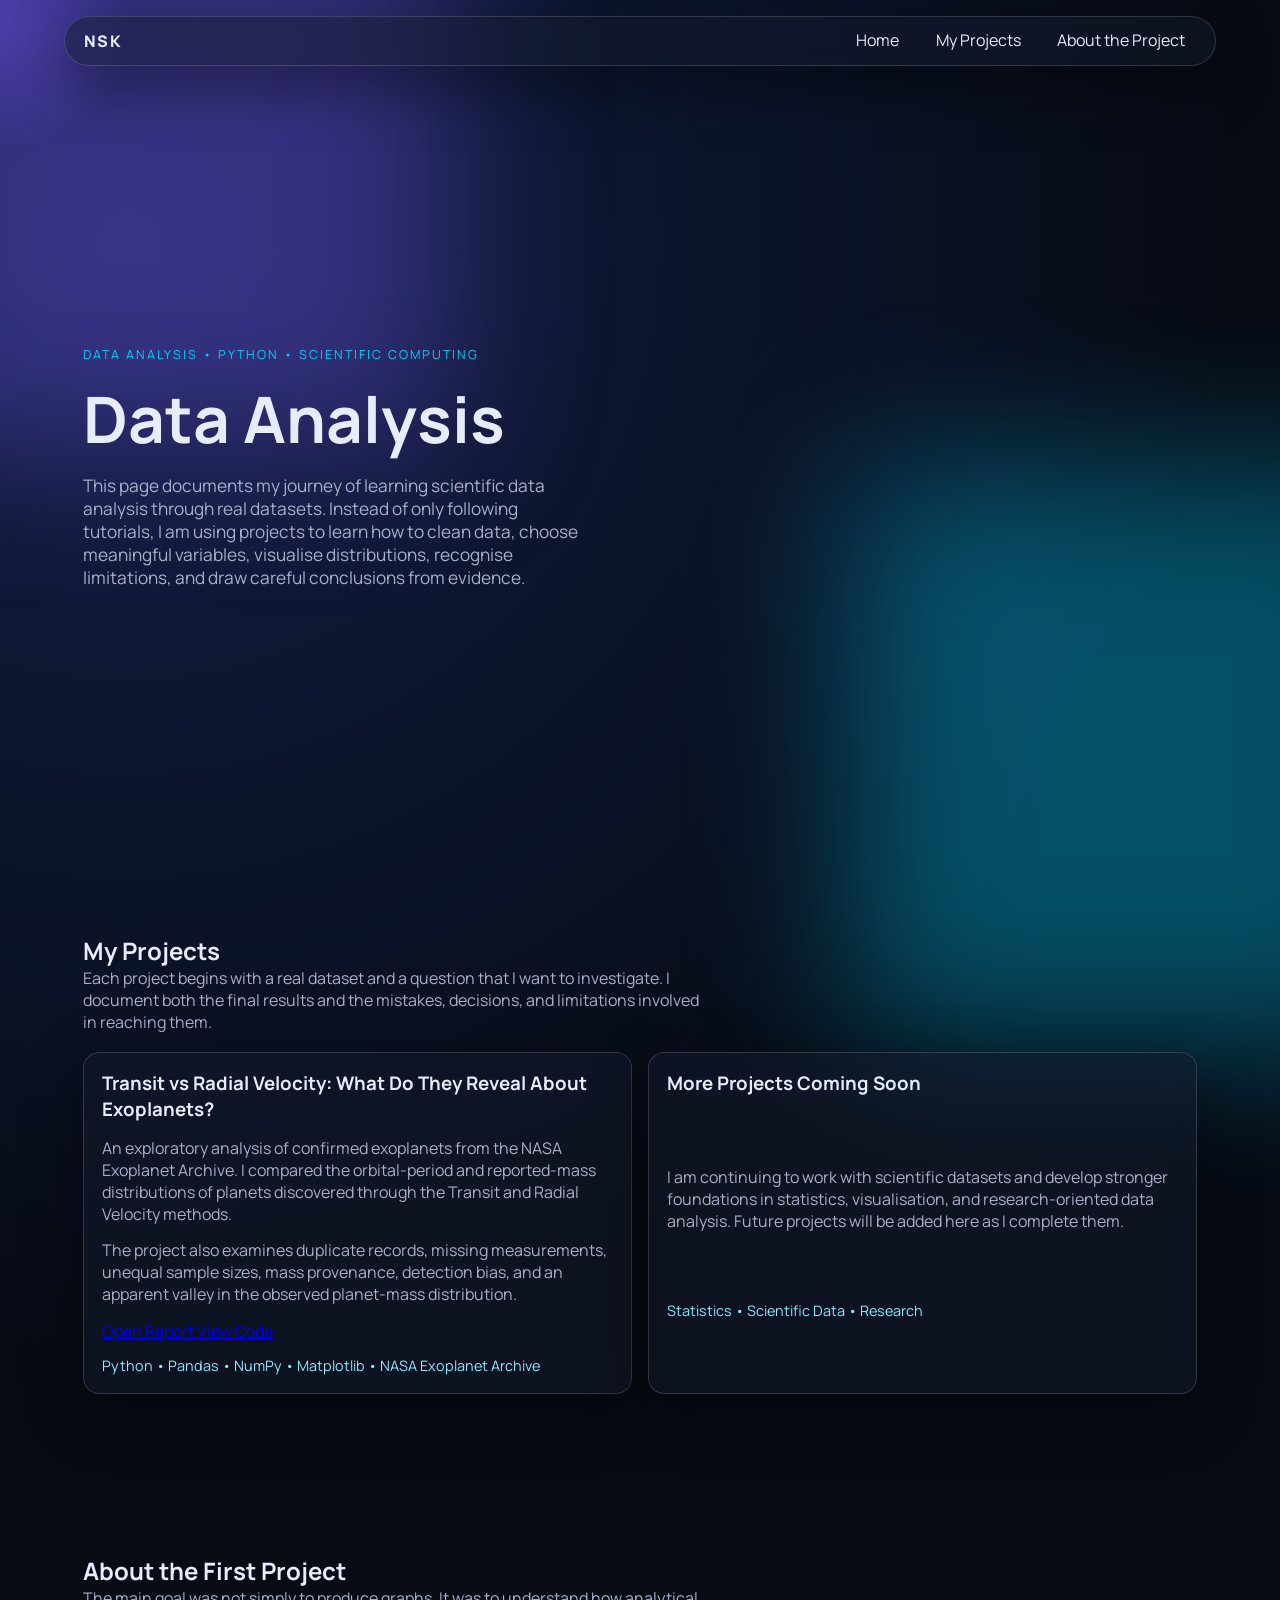
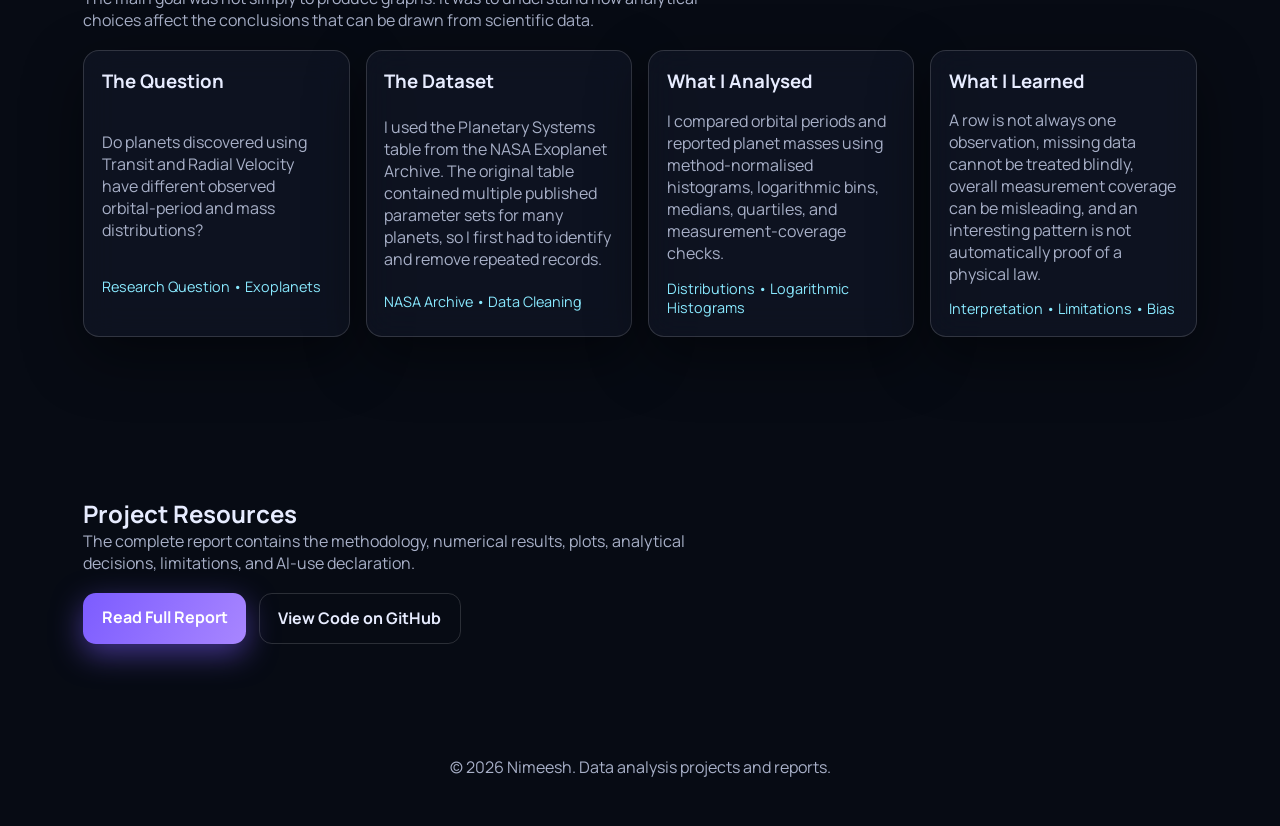
==== data-analysis.html @ 6734a896 "Create data-analysis.html for project documentation This HTML file serves as a documentation page fo" ====
<!DOCTYPE html>
<html lang="en">

<head>
    <meta charset="UTF-8" />
    <meta name="viewport" content="width=device-width, initial-scale=1.0" />

    <title>Data Analysis | Nimeesh</title>

    <meta name="description"
        content="Data analysis projects by Nimeesh, including an exploratory study of exoplanets using data from the NASA Exoplanet Archive." />

    <link rel="preconnect" href="https://fonts.googleapis.com" />
    <link rel="preconnect" href="https://fonts.gstatic.com" crossorigin />

    <link href="https://fonts.googleapis.com/css2?family=Manrope:wght@400;500;700;800&display=swap"
        rel="stylesheet" />

    <link rel="stylesheet" href="styles.css" />
</head>

<body class="data-theme">

    <div class="cursor-glow" aria-hidden="true"></div>

    <header class="site-header glass">

        <a class="brand" href="index.html">NSK</a>

        <nav>
            <ul class="nav-links always-open">
                <li><a href="index.html">Home</a></li>
                <li><a href="#projects">My Projects</a></li>
                <li><a href="#about-data">About the Project</a></li>
            </ul>
        </nav>

    </header>

    <main data-page class="page active">

        <!-- Hero -->

        <section class="hero section reveal">

            <p class="eyebrow">
                Data Analysis • Python • Scientific Computing
            </p>

            <h1>Data Analysis</h1>

            <p class="lead">
                This page documents my journey of learning scientific data analysis
                through real datasets. Instead of only following tutorials, I am using
                projects to learn how to clean data, choose meaningful variables,
                visualise distributions, recognise limitations, and draw careful
                conclusions from evidence.
            </p>

        </section>

        <!-- Projects -->

        <section id="projects" class="section reveal">

            <div class="section-head">

                <h2>My Projects</h2>

                <p>
                    Each project begins with a real dataset and a question that I want
                    to investigate. I document both the final results and the mistakes,
                    decisions, and limitations involved in reaching them.
                </p>

            </div>

            <div class="project-grid">

                <article class="project-card glass">

                    <h3>
                        Transit vs Radial Velocity: What Do They Reveal About
                        Exoplanets?
                    </h3>

                    <p>
                        An exploratory analysis of confirmed exoplanets from the
                        NASA Exoplanet Archive. I compared the orbital-period and
                        reported-mass distributions of planets discovered through
                        the Transit and Radial Velocity methods.
                    </p>

                    <p>
                        The project also examines duplicate records, missing
                        measurements, unequal sample sizes, mass provenance, detection
                        bias, and an apparent valley in the observed planet-mass
                        distribution.
                    </p>

                    <div class="project-links">

                        <a href="assets/Data Analysis/Project 1/Data_Analysis_One.pdf"
                            target="_blank"
                            rel="noreferrer">
                            Open Report
                        </a>

                        <a href="https://github.com/SeasonalError/Data-Analysis/tree/main/Data%20Analysis%201(%20Nasa%20Exoplanets)"
                            target="_blank"
                            rel="noreferrer">
                            View Code
                        </a>

                    </div>

                    <span>
                        Python • Pandas • NumPy • Matplotlib • NASA Exoplanet Archive
                    </span>

                </article>

                <article class="project-card glass">

                    <h3>More Projects Coming Soon</h3>

                    <p>
                        I am continuing to work with scientific datasets and develop
                        stronger foundations in statistics, visualisation, and
                        research-oriented data analysis. Future projects will be
                        added here as I complete them.
                    </p>

                    <span>Statistics • Scientific Data • Research</span>

                </article>

            </div>

        </section>

        <!-- About the project -->

        <section id="about-data" class="section reveal">

            <div class="section-head">

                <h2>About the First Project</h2>

                <p>
                    The main goal was not simply to produce graphs. It was to understand
                    how analytical choices affect the conclusions that can be drawn
                    from scientific data.
                </p>

            </div>

            <div class="project-grid">

                <article class="project-card glass">

                    <h3>The Question</h3>

                    <p>
                        Do planets discovered using Transit and Radial Velocity have
                        different observed orbital-period and mass distributions?
                    </p>

                    <span>Research Question • Exoplanets</span>

                </article>

                <article class="project-card glass">

                    <h3>The Dataset</h3>

                    <p>
                        I used the Planetary Systems table from the NASA Exoplanet
                        Archive. The original table contained multiple published
                        parameter sets for many planets, so I first had to identify
                        and remove repeated records.
                    </p>

                    <span>NASA Archive • Data Cleaning</span>

                </article>

                <article class="project-card glass">

                    <h3>What I Analysed</h3>

                    <p>
                        I compared orbital periods and reported planet masses using
                        method-normalised histograms, logarithmic bins, medians,
                        quartiles, and measurement-coverage checks.
                    </p>

                    <span>Distributions • Logarithmic Histograms</span>

                </article>

                <article class="project-card glass">

                    <h3>What I Learned</h3>

                    <p>
                        A row is not always one observation, missing data cannot be
                        treated blindly, overall measurement coverage can be
                        misleading, and an interesting pattern is not automatically
                        proof of a physical law.
                    </p>

                    <span>Interpretation • Limitations • Bias</span>

                </article>

            </div>

        </section>

        <!-- Resources -->

        <section class="section reveal">

            <div class="section-head">

                <h2>Project Resources</h2>

                <p>
                    The complete report contains the methodology, numerical results,
                    plots, analytical decisions, limitations, and AI-use declaration.
                </p>

            </div>

            <div class="cta-group">

                <a class="btn btn-primary"
                    href="assets/Data Analysis/Project 1/Data_Analysis_One.pdf"
                    target="_blank"
                    rel="noreferrer">
                    Read Full Report
                </a>

                <a class="btn btn-secondary"
                    href="https://github.com/SeasonalError/Data-Analysis/tree/main/Data%20Analysis%201(%20Nasa%20Exoplanets)"
                    target="_blank"
                    rel="noreferrer">
                    View Code on GitHub
                </a>

            </div>

        </section>

    </main>

    <footer class="site-footer">

        <p>
            © <span id="year"></span> Nimeesh. Data analysis projects and reports.
        </p>

    </footer>

    <script src="script.js"></script>

</body>

</html>
---- styles.css ----
:root {
    --bg: #070b14;
    --panel: rgba(20, 26, 44, 0.5);
    --text: #e7ecff;
    --muted: #a8b0c8;
    --accent: #7c5cff;
    --accent-2: #00d0ff;
    --line: rgba(255, 255, 255, 0.15);
    --shadow: 0 20px 60px rgba(0, 0, 0, 0.45);
}

* {
    box-sizing: border-box;
}

html {
    scroll-behavior: smooth;
}

body {
    margin: 0;
    min-height: 100vh;
    font-family: "Manrope", system-ui, sans-serif;
    color: var(--text);
    background: radial-gradient(circle at 10% 10%, #121f46, #070b14 45%), var(--bg);
    overflow-x: hidden;
}

body::before,
body::after {
    content: "";
    position: fixed;
    inset: auto;
    width: 36rem;
    height: 36rem;
    filter: blur(80px);
    opacity: 0.35;
    z-index: -1;
    animation: drift 14s ease-in-out infinite;
}

body::before {
    top: -8rem;
    left: -8rem;
    background: var(--accent);
}

body::after {
    right: -9rem;
    bottom: -9rem;
    background: var(--accent-2);
    animation-delay: -6s;
}

@keyframes drift {

    0%,
    100% {
        transform: translate3d(0, 0, 0) scale(1);
    }

    50% {
        transform: translate3d(3rem, -2rem, 0) scale(1.1);
    }
}

.glass {
    background: var(--panel);
    border: 1px solid var(--line);
    backdrop-filter: blur(16px);
    box-shadow: var(--shadow);
}

.cursor-glow {
    position: fixed;
    width: 20rem;
    height: 20rem;
    border-radius: 50%;
    background: radial-gradient(circle, rgba(124, 92, 255, 0.35), transparent 60%);
    pointer-events: none;
    z-index: -1;
    transform: translate(-50%, -50%);
    transition: left 0.18s ease, top 0.18s ease;
}

.site-header {
    position: sticky;
    top: 1rem;
    max-width: 72rem;
    margin: 1rem auto;
    padding: 0.8rem 1.2rem;
    border-radius: 999px;
    display: flex;
    align-items: center;
    justify-content: space-between;
    z-index: 9;
}

.brand {
    color: var(--text);
    text-decoration: none;
    font-weight: 800;
    letter-spacing: 0.08em;
}

.menu-toggle {
    display: none;
    background: transparent;
    color: var(--text);
    border: 1px solid var(--line);
    border-radius: 0.8rem;
    padding: 0.4rem 0.8rem;
}

.nav-links {
    display: flex;
    list-style: none;
    gap: 1rem;
    margin: 0;
    padding: 0;
}

.nav-links a {
    color: var(--text);
    text-decoration: none;
    padding: 0.4rem 0.65rem;
    border-radius: 0.6rem;
    transition: background 0.25s ease, transform 0.25s ease;
}

.nav-links a:hover {
    background: rgba(255, 255, 255, 0.1);
    transform: translateY(-2px);
}

.page {
    opacity: 0;
    transform: translateY(20px) scale(0.98);
    transition: opacity 0.6s ease, transform 0.6s ease;
}

.page.active {
    opacity: 1;
    transform: translateY(0) scale(1);
}

.section {
    max-width: 72rem;
    margin: 0 auto;
    padding: 5rem 1.2rem;
}

.hero {
    min-height: calc(100vh - 8rem);
    display: grid;
    align-content: center;
    gap: 1.3rem;
}

.eyebrow {
    text-transform: uppercase;
    color: var(--accent-2);
    letter-spacing: 0.16em;
    font-size: 0.78rem;
}

h1,
h2,
h3,
p {
    margin: 0;
}

h1 {
    font-size: clamp(2.2rem, 5vw, 4.2rem);
    line-height: 1.08;
}

.text-gradient {
    background: linear-gradient(90deg, #9d89ff, #7ef1ff);
    -webkit-background-clip: text;
    color: transparent;
}

.lead {
    color: var(--muted);
    max-width: 46ch;
    font-size: 1.08rem;
}

.cta-group {
    display: flex;
    flex-wrap: wrap;
    gap: 0.8rem;
}

.btn {
    text-decoration: none;
    font-weight: 700;
    padding: 0.85rem 1.15rem;
    border-radius: 0.8rem;
    transition: transform 0.25s ease, box-shadow 0.25s ease;
}

.btn:hover {
    transform: translateY(-2px);
}

.btn-primary {
    color: white;
    background: linear-gradient(120deg, var(--accent), #a886ff);
    box-shadow: 0 10px 30px rgba(124, 92, 255, 0.5);
}

.btn-secondary {
    color: var(--text);
    border: 1px solid var(--line);
}

.section-head {
    margin-bottom: 1.2rem;
}

.section-head p,
.about-copy {
    color: var(--muted);
    max-width: 62ch;
}

.project-grid {
    display: grid;
    grid-template-columns: repeat(auto-fit, minmax(220px, 1fr));
    gap: 1rem;
}

.project-card {
    border-radius: 1rem;
    padding: 1.1rem;
    display: grid;
    gap: 0.9rem;
}

.project-card p {
    color: var(--muted);
}

.project-card span {
    color: #89e9ff;
    font-size: 0.9rem;
}

.floating {
    animation: bob 5s ease-in-out infinite;
}

.floating:nth-child(2) {
    animation-delay: -1.6s;
}

.floating:nth-child(3) {
    animation-delay: -3.1s;
}

@keyframes bob {

    0%,
    100% {
        transform: translateY(0);
    }

    50% {
        transform: translateY(-6px);
    }
}

.contact-panel {
    border-radius: 1rem;
    padding: 1rem;
    display: flex;
    flex-wrap: wrap;
    gap: 1rem;
}

.contact-panel a {
    color: var(--text);
    text-decoration: none;
    border-bottom: 1px solid transparent;
    transition: border-color 0.2s ease;
}

.contact-panel a:hover {
    border-color: currentColor;
}

.site-footer {
    padding: 2rem 1rem 3rem;
    text-align: center;
    color: var(--muted);
}

.reveal {
    opacity: 0;
    transform: translateY(26px);
    transition: opacity 0.6s ease, transform 0.6s ease;
}

.reveal.visible {
    opacity: 1;
    transform: translateY(0);
}

@media (max-width: 760px) {
    .site-header {
        border-radius: 1rem;
    }

    .menu-toggle {
        display: inline-block;
    }

    .nav-links {
        position: absolute;
        right: 1rem;
        top: 4rem;
        flex-direction: column;
        width: min(60vw, 13rem);
        padding: 0.8rem;
        border-radius: 0.8rem;
        background: #0f1731;
        border: 1px solid var(--line);
        display: none;
    }

    .nav-links.open {
        display: flex;
    }
}


.card-link {
    text-decoration: none;
    color: inherit;
}

.card-link:hover {
    border-color: rgba(126, 241, 255, 0.5);
}

.always-open {
    display: flex;
}

.quantum-theme {
    background: radial-gradient(circle at 8% 10%, #1e2e66, #070b14 45%), var(--bg);
}

.quantum-theme::before {
    background: #7c5cff;
}

.quantum-theme::after {
    background: #6af2ff;
}

.quantum-theme .hero h1::after {
    content: " ⚛";
    color: #7ef1ff;
}
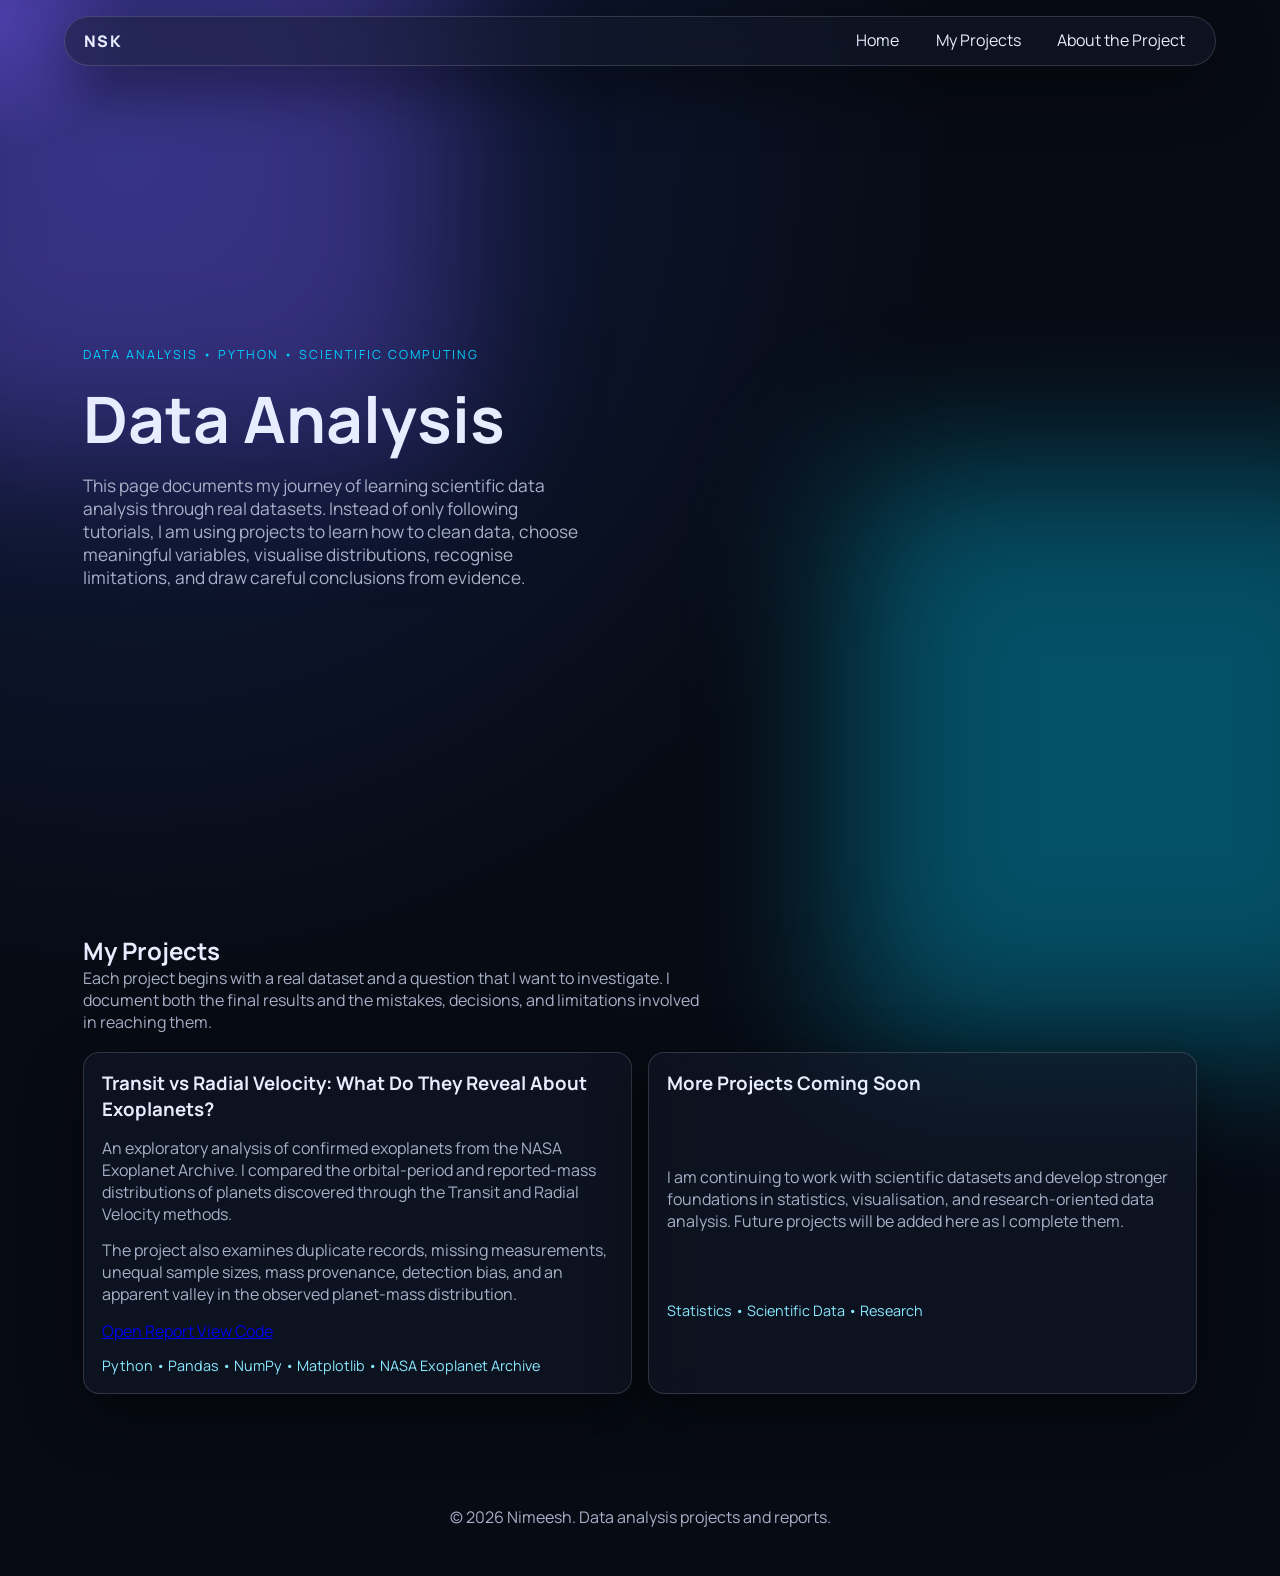
==== commit 05e2db84: "Remove 'About the project' and 'Resources' sections Removed the 'About the project' and 'Resources' " ====
--- a/data-analysis.html
+++ b/data-analysis.html
@@ -139,120 +139,7 @@
 
         </section>
 
-        <!-- About the project -->
-
-        <section id="about-data" class="section reveal">
-
-            <div class="section-head">
-
-                <h2>About the First Project</h2>
-
-                <p>
-                    The main goal was not simply to produce graphs. It was to understand
-                    how analytical choices affect the conclusions that can be drawn
-                    from scientific data.
-                </p>
-
-            </div>
-
-            <div class="project-grid">
-
-                <article class="project-card glass">
-
-                    <h3>The Question</h3>
-
-                    <p>
-                        Do planets discovered using Transit and Radial Velocity have
-                        different observed orbital-period and mass distributions?
-                    </p>
-
-                    <span>Research Question • Exoplanets</span>
-
-                </article>
-
-                <article class="project-card glass">
-
-                    <h3>The Dataset</h3>
-
-                    <p>
-                        I used the Planetary Systems table from the NASA Exoplanet
-                        Archive. The original table contained multiple published
-                        parameter sets for many planets, so I first had to identify
-                        and remove repeated records.
-                    </p>
-
-                    <span>NASA Archive • Data Cleaning</span>
-
-                </article>
-
-                <article class="project-card glass">
-
-                    <h3>What I Analysed</h3>
-
-                    <p>
-                        I compared orbital periods and reported planet masses using
-                        method-normalised histograms, logarithmic bins, medians,
-                        quartiles, and measurement-coverage checks.
-                    </p>
-
-                    <span>Distributions • Logarithmic Histograms</span>
-
-                </article>
-
-                <article class="project-card glass">
-
-                    <h3>What I Learned</h3>
-
-                    <p>
-                        A row is not always one observation, missing data cannot be
-                        treated blindly, overall measurement coverage can be
-                        misleading, and an interesting pattern is not automatically
-                        proof of a physical law.
-                    </p>
-
-                    <span>Interpretation • Limitations • Bias</span>
-
-                </article>
-
-            </div>
-
-        </section>
-
-        <!-- Resources -->
-
-        <section class="section reveal">
-
-            <div class="section-head">
-
-                <h2>Project Resources</h2>
-
-                <p>
-                    The complete report contains the methodology, numerical results,
-                    plots, analytical decisions, limitations, and AI-use declaration.
-                </p>
-
-            </div>
-
-            <div class="cta-group">
-
-                <a class="btn btn-primary"
-                    href="assets/Data Analysis/Project 1/Data_Analysis_One.pdf"
-                    target="_blank"
-                    rel="noreferrer">
-                    Read Full Report
-                </a>
-
-                <a class="btn btn-secondary"
-                    href="https://github.com/SeasonalError/Data-Analysis/tree/main/Data%20Analysis%201(%20Nasa%20Exoplanets)"
-                    target="_blank"
-                    rel="noreferrer">
-                    View Code on GitHub
-                </a>
-
-            </div>
-
-        </section>
-
+        
     </main>
 
     <footer class="site-footer">
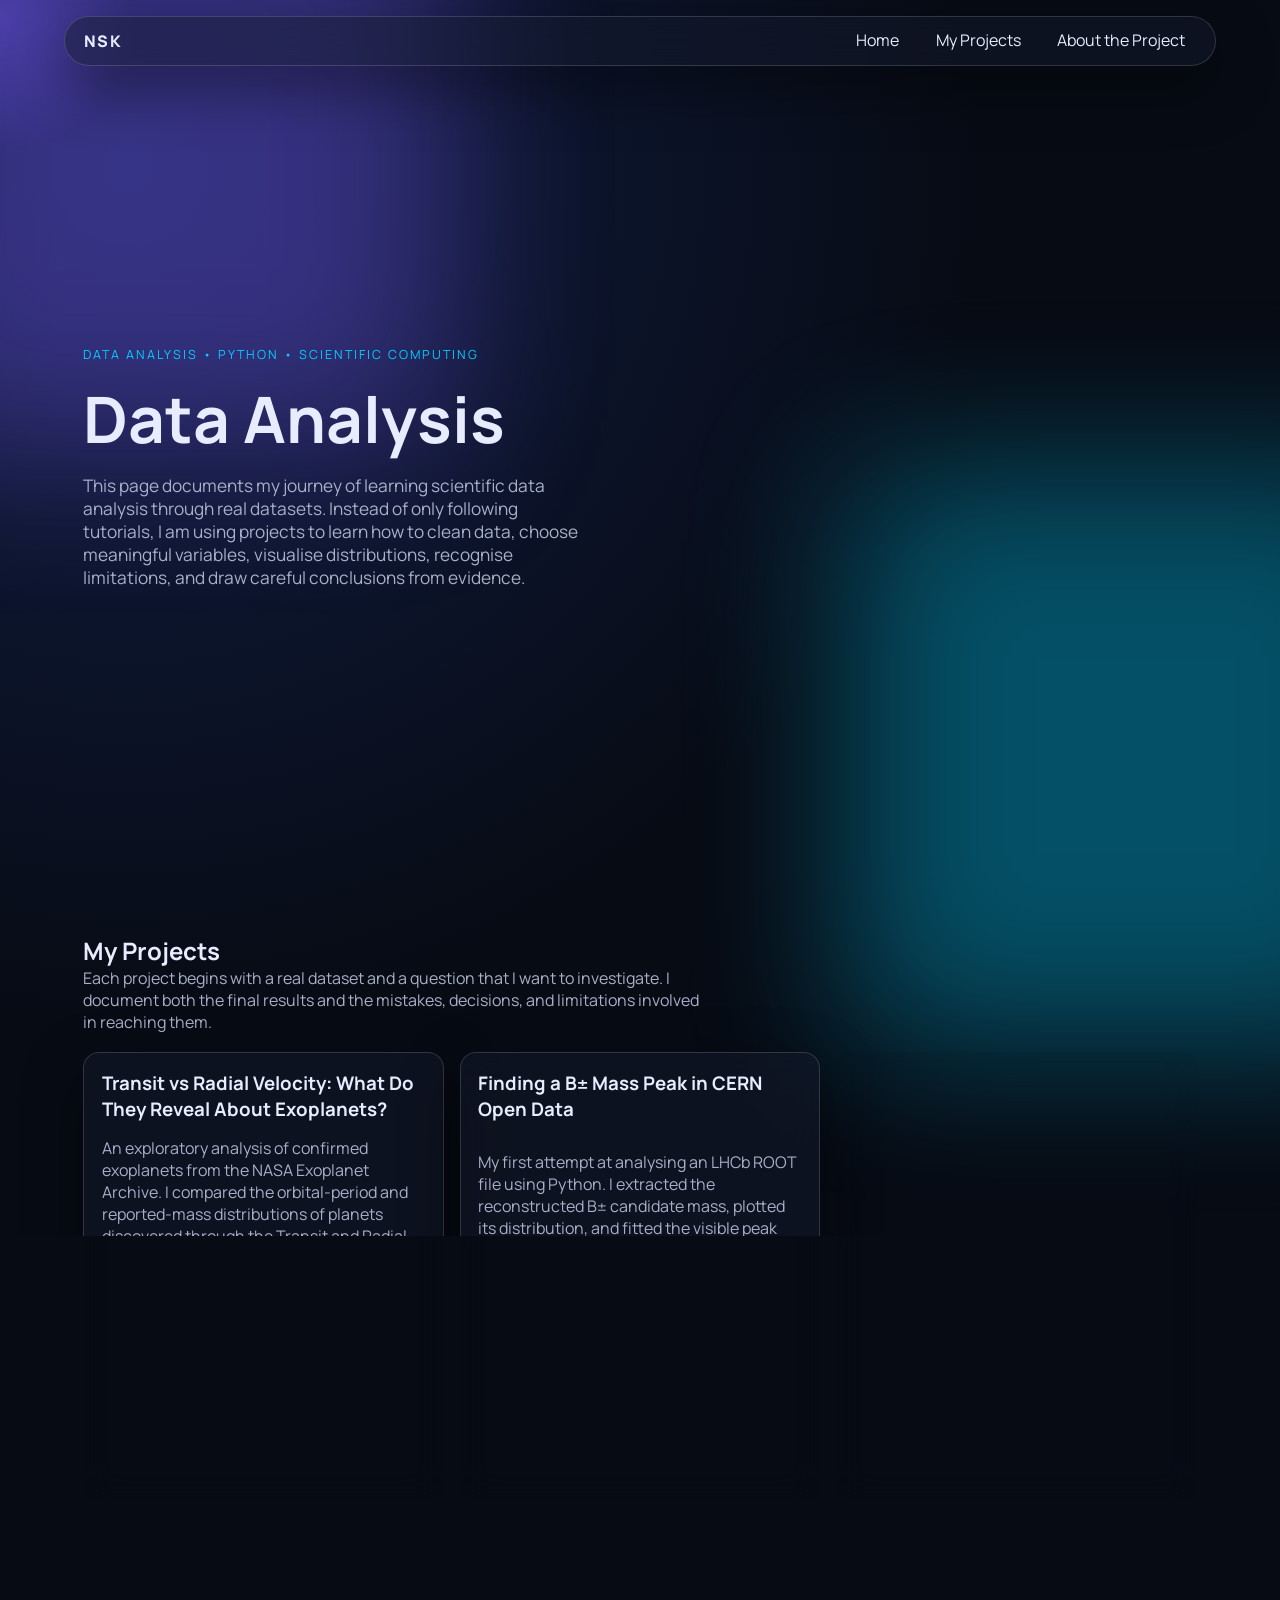
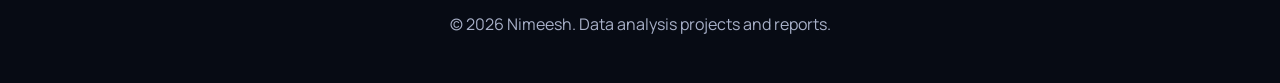
==== commit ac7337bf: "Add project card for CERN Open Data analysis Added a new project card for analyzing B± mass peak in " ====
--- a/data-analysis.html
+++ b/data-analysis.html
@@ -119,6 +119,43 @@
                     </span>
 
                 </article>
+                 
+                <article class="project-card glass">
+
+                    <h3>
+                        Finding a B± Mass Peak in CERN Open Data
+                    </h3>
+
+                    <p>
+                        My first attempt at analysing an LHCb ROOT file using Python. 
+                        I extracted the reconstructed B± candidate mass, plotted its 
+                        distribution, and fitted the visible peak with a simple Gaussian-plus
+                        -background model. The project focuses on learning ROOT file 
+                        structure, histogram fitting, and the limits of interpreting 
+                        unfamiliar scientific data.
+                    </p>
+
+                    <div class="project-links">
+
+                        <a href="assets/Data Analysis/Data Analysis 2(CERN 2017 B+)/Data_analysis_2.pdf"
+                            target="_blank"
+                            rel="noreferrer">
+                            Open Report
+                        </a>
+
+                        <a href="https://github.com/SeasonalError/Data-Analysis/tree/main/Data%20Analysis%202(CERN%202017%20B%2B)"
+                            target="_blank"
+                            rel="noreferrer">
+                            View Code
+                        </a>
+
+                    </div>
+
+                    <span>
+                        Python • Pandas • NumPy • Matplotlib • CERN open dataset
+                    </span>
+
+                </article>
 
                 <article class="project-card glass">
 
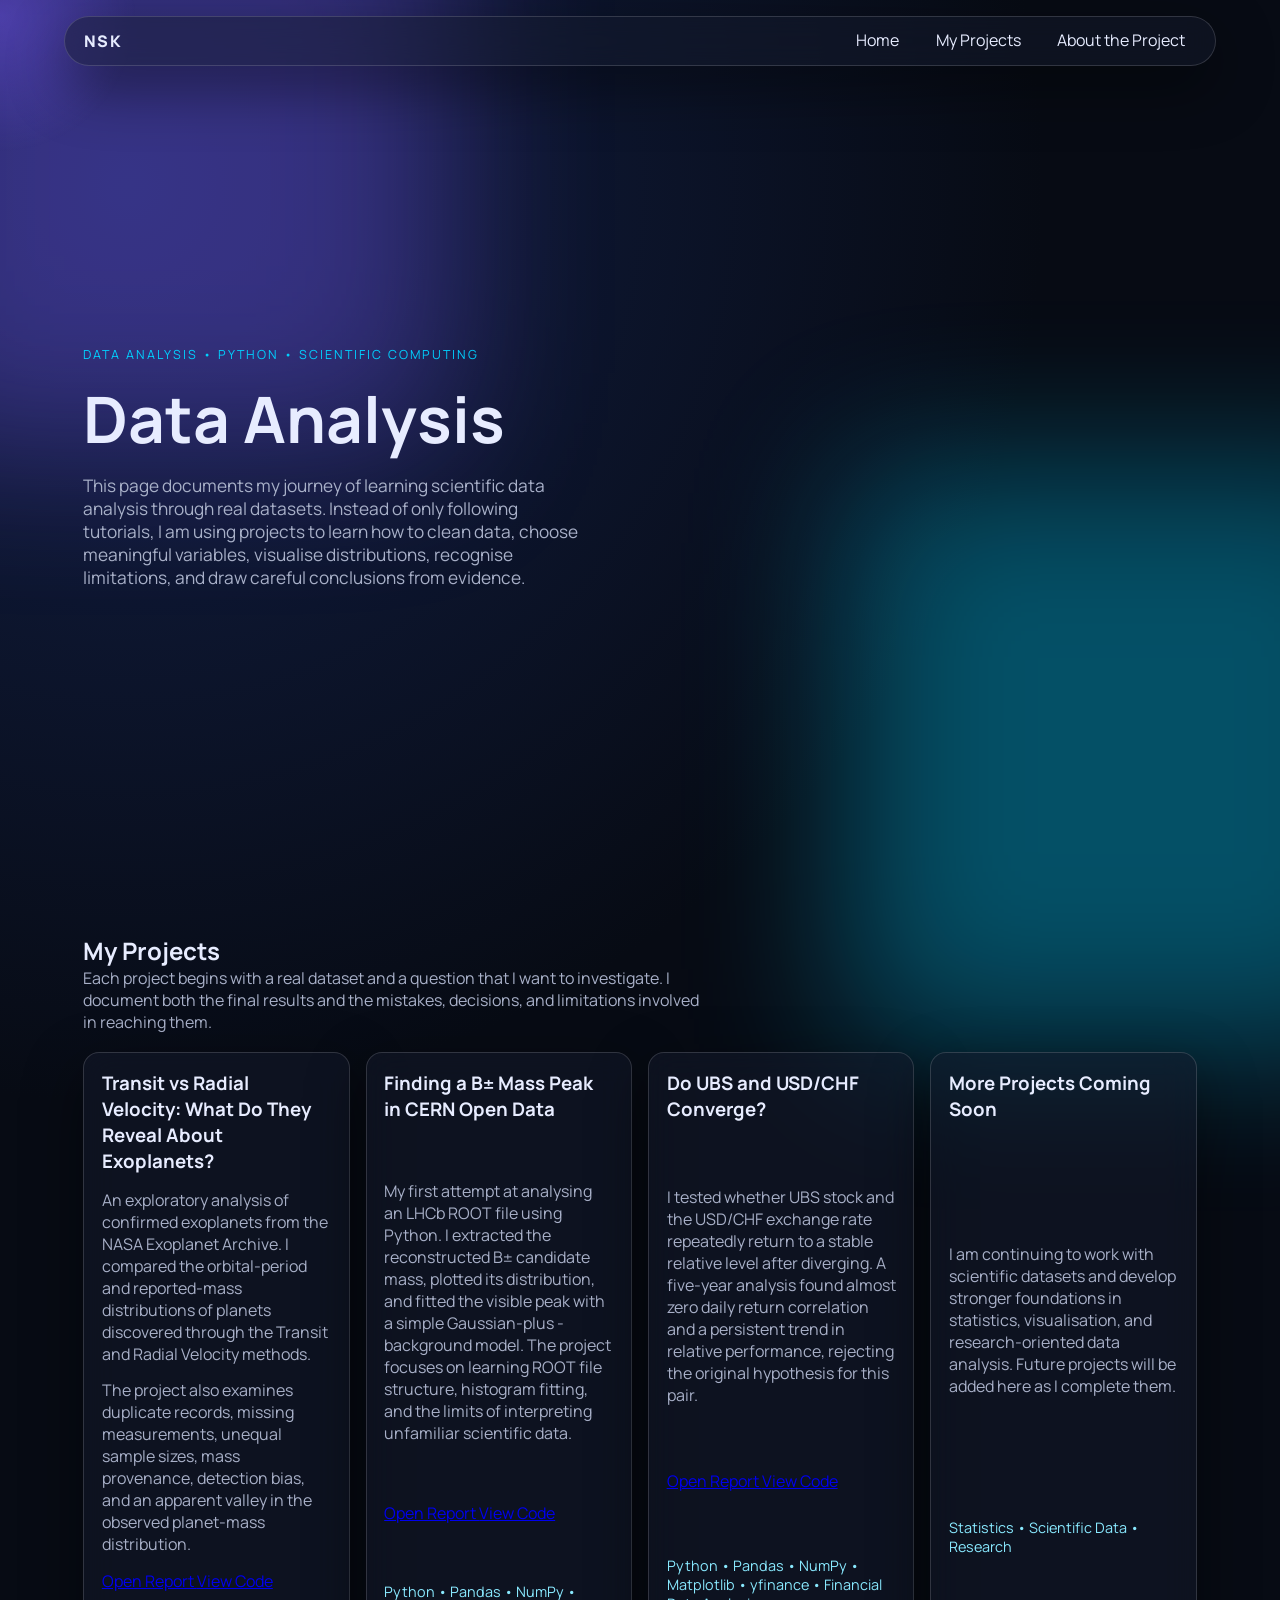
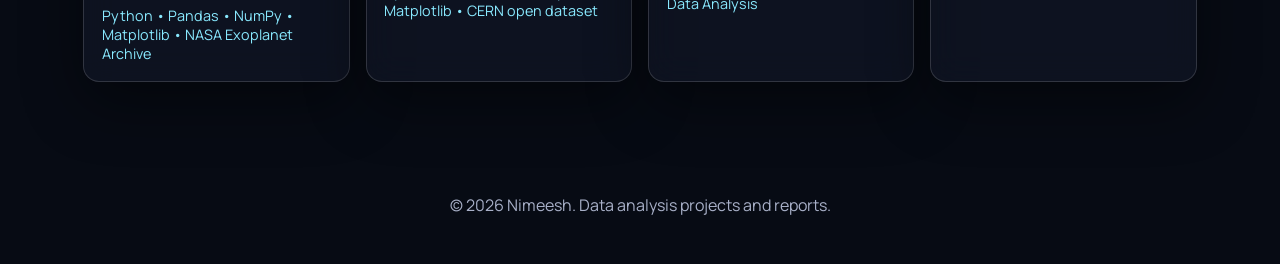
==== commit 5fc9d2ef: "Add UBS and USD/CHF convergence analysis project Added a new project card for UBS and USD/CHF conver" ====
--- a/data-analysis.html
+++ b/data-analysis.html
@@ -157,6 +157,38 @@
 
                 </article>
 
+                 <article class="project-card glass">
+
+                    <h3>
+                        Do UBS and USD/CHF Converge?
+                    </h3>
+
+                    <p>
+                        I tested whether UBS stock and the USD/CHF exchange rate repeatedly return to a stable relative level after diverging. A five-year analysis found almost zero daily return correlation and a persistent trend in relative performance, rejecting the original hypothesis for this pair.
+                    </p>
+
+                    <div class="project-links">
+
+                        <a href="assets/Data Analysis/Data Analysis 3(UBS and Forex)/Data_Analysis_3.pdf"
+                            target="_blank"
+                            rel="noreferrer">
+                            Open Report
+                        </a>
+
+                        <a href="https://github.com/SeasonalError/Data-Analysis/tree/main/Data%20Analysis%203(UBS%20and%20Forex)"
+                            target="_blank"
+                            rel="noreferrer">
+                            View Code
+                        </a>
+
+                    </div>
+
+                    <span>
+                        Python • Pandas • NumPy • Matplotlib • yfinance • Financial Data Analysis
+                    </span>
+
+                </article>
+
                 <article class="project-card glass">
 
                     <h3>More Projects Coming Soon</h3>
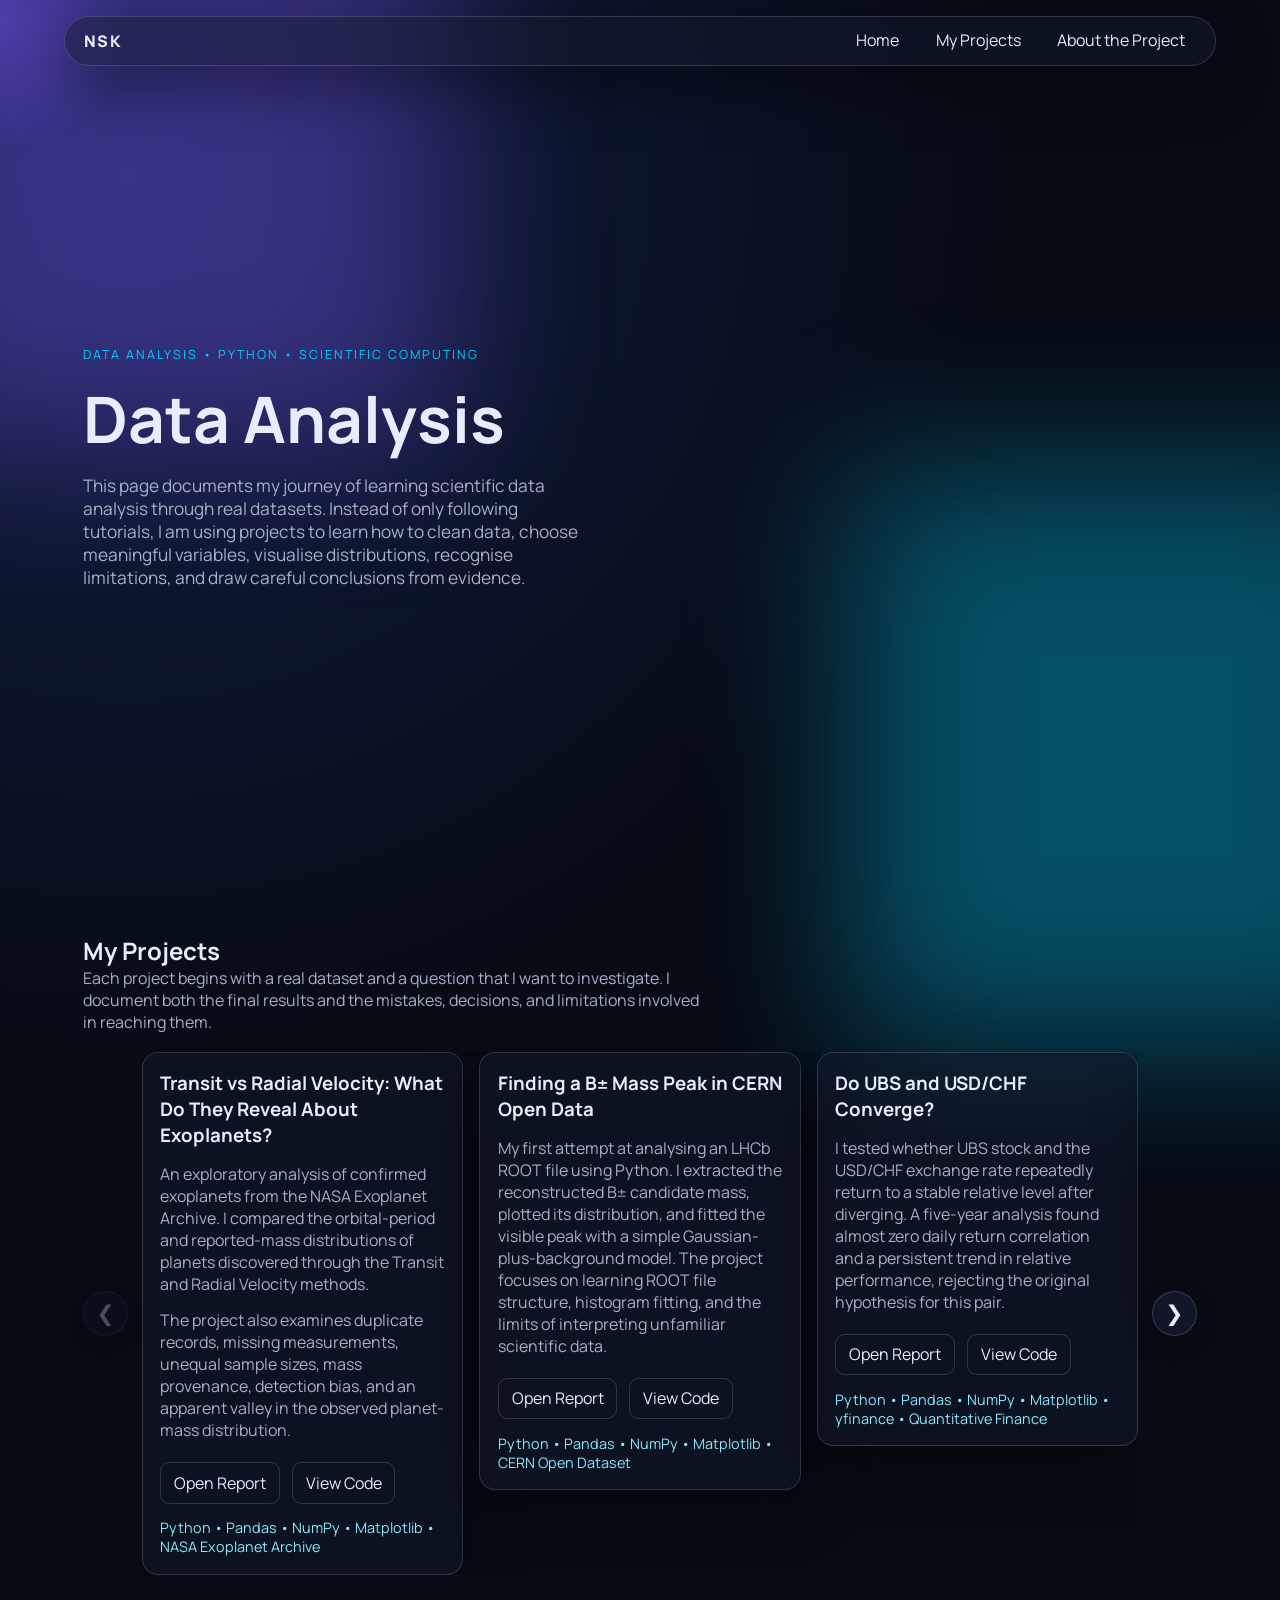
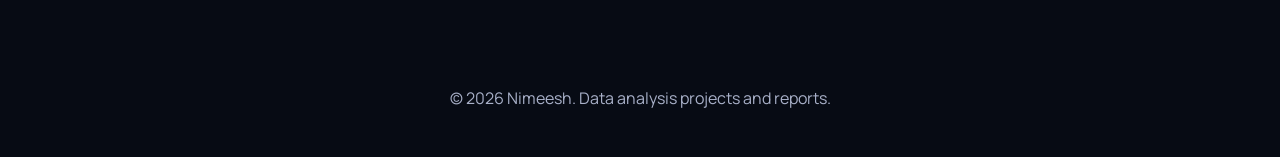
==== commit 948d1421: "Revise project details and improve HTML formatting Updated project descriptions and adjusted HTML st" ====
--- a/data-analysis.html
+++ b/data-analysis.html
@@ -8,13 +8,15 @@
     <title>Data Analysis | Nimeesh</title>
 
     <meta name="description"
-        content="Data analysis projects by Nimeesh, including an exploratory study of exoplanets using data from the NASA Exoplanet Archive." />
+        content="Data analysis projects by Nimeesh, including exploratory studies using scientific and financial datasets." />
 
     <link rel="preconnect" href="https://fonts.googleapis.com" />
     <link rel="preconnect" href="https://fonts.gstatic.com" crossorigin />
 
-    <link href="https://fonts.googleapis.com/css2?family=Manrope:wght@400;500;700;800&display=swap"
-        rel="stylesheet" />
+    <link
+        href="https://fonts.googleapis.com/css2?family=Manrope:wght@400;500;700;800&display=swap"
+        rel="stylesheet"
+    />
 
     <link rel="stylesheet" href="styles.css" />
 </head>
@@ -75,140 +77,188 @@
 
             </div>
 
-            <div class="project-grid">
-
-                <article class="project-card glass">
-
-                    <h3>
-                        Transit vs Radial Velocity: What Do They Reveal About
-                        Exoplanets?
-                    </h3>
-
-                    <p>
-                        An exploratory analysis of confirmed exoplanets from the
-                        NASA Exoplanet Archive. I compared the orbital-period and
-                        reported-mass distributions of planets discovered through
-                        the Transit and Radial Velocity methods.
-                    </p>
-
-                    <p>
-                        The project also examines duplicate records, missing
-                        measurements, unequal sample sizes, mass provenance, detection
-                        bias, and an apparent valley in the observed planet-mass
-                        distribution.
-                    </p>
-
-                    <div class="project-links">
-
-                        <a href="assets/Data Analysis/Project 1/Data_Analysis_One.pdf"
-                            target="_blank"
-                            rel="noreferrer">
-                            Open Report
-                        </a>
-
-                        <a href="https://github.com/SeasonalError/Data-Analysis/tree/main/Data%20Analysis%201(%20Nasa%20Exoplanets)"
-                            target="_blank"
-                            rel="noreferrer">
-                            View Code
-                        </a>
-
-                    </div>
-
-                    <span>
-                        Python • Pandas • NumPy • Matplotlib • NASA Exoplanet Archive
-                    </span>
-
-                </article>
-                 
-                <article class="project-card glass">
-
-                    <h3>
-                        Finding a B± Mass Peak in CERN Open Data
-                    </h3>
-
-                    <p>
-                        My first attempt at analysing an LHCb ROOT file using Python. 
-                        I extracted the reconstructed B± candidate mass, plotted its 
-                        distribution, and fitted the visible peak with a simple Gaussian-plus
-                        -background model. The project focuses on learning ROOT file 
-                        structure, histogram fitting, and the limits of interpreting 
-                        unfamiliar scientific data.
-                    </p>
-
-                    <div class="project-links">
-
-                        <a href="assets/Data Analysis/Data Analysis 2(CERN 2017 B+)/Data_analysis_2.pdf"
-                            target="_blank"
-                            rel="noreferrer">
-                            Open Report
-                        </a>
-
-                        <a href="https://github.com/SeasonalError/Data-Analysis/tree/main/Data%20Analysis%202(CERN%202017%20B%2B)"
-                            target="_blank"
-                            rel="noreferrer">
-                            View Code
-                        </a>
-
-                    </div>
-
-                    <span>
-                        Python • Pandas • NumPy • Matplotlib • CERN open dataset
-                    </span>
-
-                </article>
-
-                 <article class="project-card glass">
-
-                    <h3>
-                        Do UBS and USD/CHF Converge?
-                    </h3>
-
-                    <p>
-                        I tested whether UBS stock and the USD/CHF exchange rate repeatedly return to a stable relative level after diverging. A five-year analysis found almost zero daily return correlation and a persistent trend in relative performance, rejecting the original hypothesis for this pair.
-                    </p>
-
-                    <div class="project-links">
-
-                        <a href="assets/Data Analysis/Data Analysis 3(UBS and Forex)/Data_Analysis_3.pdf"
-                            target="_blank"
-                            rel="noreferrer">
-                            Open Report
-                        </a>
-
-                        <a href="https://github.com/SeasonalError/Data-Analysis/tree/main/Data%20Analysis%203(UBS%20and%20Forex)"
-                            target="_blank"
-                            rel="noreferrer">
-                            View Code
-                        </a>
-
-                    </div>
-
-                    <span>
-                        Python • Pandas • NumPy • Matplotlib • yfinance • Financial Data Analysis
-                    </span>
-
-                </article>
-
-                <article class="project-card glass">
-
-                    <h3>More Projects Coming Soon</h3>
-
-                    <p>
-                        I am continuing to work with scientific datasets and develop
-                        stronger foundations in statistics, visualisation, and
-                        research-oriented data analysis. Future projects will be
-                        added here as I complete them.
-                    </p>
-
-                    <span>Statistics • Scientific Data • Research</span>
-
-                </article>
+            <!-- Project carousel -->
+
+            <div class="project-carousel">
+
+                <button
+                    type="button"
+                    class="project-arrow project-prev"
+                    aria-label="Show previous project"
+                >
+                    &#10094;
+                </button>
+
+                <div class="project-grid">
+
+                    <!-- Project 1 -->
+
+                    <article class="project-card glass">
+
+                        <h3>
+                            Transit vs Radial Velocity: What Do They Reveal About
+                            Exoplanets?
+                        </h3>
+
+                        <p>
+                            An exploratory analysis of confirmed exoplanets from the
+                            NASA Exoplanet Archive. I compared the orbital-period and
+                            reported-mass distributions of planets discovered through
+                            the Transit and Radial Velocity methods.
+                        </p>
+
+                        <p>
+                            The project also examines duplicate records, missing
+                            measurements, unequal sample sizes, mass provenance,
+                            detection bias, and an apparent valley in the observed
+                            planet-mass distribution.
+                        </p>
+
+                        <div class="project-links">
+
+                            <a
+                                href="assets/Data Analysis/Project 1/Data_Analysis_One.pdf"
+                                target="_blank"
+                                rel="noreferrer"
+                            >
+                                Open Report
+                            </a>
+
+                            <a
+                                href="https://github.com/SeasonalError/Data-Analysis/tree/main/Data%20Analysis%201(%20Nasa%20Exoplanets)"
+                                target="_blank"
+                                rel="noreferrer"
+                            >
+                                View Code
+                            </a>
+
+                        </div>
+
+                        <span>
+                            Python • Pandas • NumPy • Matplotlib • NASA Exoplanet Archive
+                        </span>
+
+                    </article>
+
+                    <!-- Project 2 -->
+
+                    <article class="project-card glass">
+
+                        <h3>
+                            Finding a B± Mass Peak in CERN Open Data
+                        </h3>
+
+                        <p>
+                            My first attempt at analysing an LHCb ROOT file using
+                            Python. I extracted the reconstructed B± candidate mass,
+                            plotted its distribution, and fitted the visible peak with
+                            a simple Gaussian-plus-background model. The project
+                            focuses on learning ROOT file structure, histogram fitting,
+                            and the limits of interpreting unfamiliar scientific data.
+                        </p>
+
+                        <div class="project-links">
+
+                            <a
+                                href="assets/Data Analysis/Data Analysis 2(CERN 2017 B+)/Data_analysis_2.pdf"
+                                target="_blank"
+                                rel="noreferrer"
+                            >
+                                Open Report
+                            </a>
+
+                            <a
+                                href="https://github.com/SeasonalError/Data-Analysis/tree/main/Data%20Analysis%202(CERN%202017%20B%2B)"
+                                target="_blank"
+                                rel="noreferrer"
+                            >
+                                View Code
+                            </a>
+
+                        </div>
+
+                        <span>
+                            Python • Pandas • NumPy • Matplotlib • CERN Open Dataset
+                        </span>
+
+                    </article>
+
+                    <!-- Project 3 -->
+
+                    <article class="project-card glass">
+
+                        <h3>
+                            Do UBS and USD/CHF Converge?
+                        </h3>
+
+                        <p>
+                            I tested whether UBS stock and the USD/CHF exchange rate
+                            repeatedly return to a stable relative level after
+                            diverging. A five-year analysis found almost zero daily
+                            return correlation and a persistent trend in relative
+                            performance, rejecting the original hypothesis for this
+                            pair.
+                        </p>
+
+                        <div class="project-links">
+
+                            <a
+                                href="assets/Data Analysis/Data Analysis 3(UBS and Forex)/Data_Analysis_3.pdf"
+                                target="_blank"
+                                rel="noreferrer"
+                            >
+                                Open Report
+                            </a>
+
+                            <a
+                                href="https://github.com/SeasonalError/Data-Analysis/tree/main/Data%20Analysis%203(UBS%20and%20Forex)"
+                                target="_blank"
+                                rel="noreferrer"
+                            >
+                                View Code
+                            </a>
+
+                        </div>
+
+                        <span>
+                            Python • Pandas • NumPy • Matplotlib • yfinance • Quantitative Finance
+                        </span>
+
+                    </article>
+
+                    <!-- Coming soon card -->
+
+                    <article class="project-card glass">
+
+                        <h3>More Projects Coming Soon</h3>
+
+                        <p>
+                            I am continuing to work with scientific datasets and
+                            develop stronger foundations in statistics, visualisation,
+                            and research-oriented data analysis. Future projects will
+                            be added here as I complete them.
+                        </p>
+
+                        <span>
+                            Statistics • Scientific Data • Research
+                        </span>
+
+                    </article>
+
+                </div>
+
+                <button
+                    type="button"
+                    class="project-arrow project-next"
+                    aria-label="Show next project"
+                >
+                    &#10095;
+                </button>
 
             </div>
 
         </section>
 
-        
     </main>
 
     <footer class="site-footer">
--- a/styles.css
+++ b/styles.css
@@ -22,7 +22,9 @@
     min-height: 100vh;
     font-family: "Manrope", system-ui, sans-serif;
     color: var(--text);
-    background: radial-gradient(circle at 10% 10%, #121f46, #070b14 45%), var(--bg);
+    background:
+        radial-gradient(circle at 10% 10%, #121f46, #070b14 45%),
+        var(--bg);
     overflow-x: hidden;
 }
 
@@ -53,7 +55,6 @@
 }
 
 @keyframes drift {
-
     0%,
     100% {
         transform: translate3d(0, 0, 0) scale(1);
@@ -63,11 +64,16 @@
         transform: translate3d(3rem, -2rem, 0) scale(1.1);
     }
 }
+
+/* ==========================================================
+   GENERAL GLASS EFFECT
+   ========================================================== */
 
 .glass {
     background: var(--panel);
     border: 1px solid var(--line);
     backdrop-filter: blur(16px);
+    -webkit-backdrop-filter: blur(16px);
     box-shadow: var(--shadow);
 }
 
@@ -76,12 +82,23 @@
     width: 20rem;
     height: 20rem;
     border-radius: 50%;
-    background: radial-gradient(circle, rgba(124, 92, 255, 0.35), transparent 60%);
+    background:
+        radial-gradient(
+            circle,
+            rgba(124, 92, 255, 0.35),
+            transparent 60%
+        );
     pointer-events: none;
     z-index: -1;
     transform: translate(-50%, -50%);
-    transition: left 0.18s ease, top 0.18s ease;
-}
+    transition:
+        left 0.18s ease,
+        top 0.18s ease;
+}
+
+/* ==========================================================
+   HEADER AND NAVIGATION
+   ========================================================== */
 
 .site-header {
     position: sticky;
@@ -110,6 +127,7 @@
     border: 1px solid var(--line);
     border-radius: 0.8rem;
     padding: 0.4rem 0.8rem;
+    cursor: pointer;
 }
 
 .nav-links {
@@ -125,7 +143,9 @@
     text-decoration: none;
     padding: 0.4rem 0.65rem;
     border-radius: 0.6rem;
-    transition: background 0.25s ease, transform 0.25s ease;
+    transition:
+        background 0.25s ease,
+        transform 0.25s ease;
 }
 
 .nav-links a:hover {
@@ -133,16 +153,26 @@
     transform: translateY(-2px);
 }
 
+/* ==========================================================
+   PAGE TRANSITIONS
+   ========================================================== */
+
 .page {
     opacity: 0;
     transform: translateY(20px) scale(0.98);
-    transition: opacity 0.6s ease, transform 0.6s ease;
+    transition:
+        opacity 0.6s ease,
+        transform 0.6s ease;
 }
 
 .page.active {
     opacity: 1;
     transform: translateY(0) scale(1);
 }
+
+/* ==========================================================
+   SECTIONS AND HERO
+   ========================================================== */
 
 .section {
     max-width: 72rem;
@@ -179,6 +209,7 @@
 .text-gradient {
     background: linear-gradient(90deg, #9d89ff, #7ef1ff);
     -webkit-background-clip: text;
+    background-clip: text;
     color: transparent;
 }
 
@@ -187,6 +218,10 @@
     max-width: 46ch;
     font-size: 1.08rem;
 }
+
+/* ==========================================================
+   GENERAL BUTTONS
+   ========================================================== */
 
 .cta-group {
     display: flex;
@@ -199,7 +234,9 @@
     font-weight: 700;
     padding: 0.85rem 1.15rem;
     border-radius: 0.8rem;
-    transition: transform 0.25s ease, box-shadow 0.25s ease;
+    transition:
+        transform 0.25s ease,
+        box-shadow 0.25s ease;
 }
 
 .btn:hover {
@@ -208,7 +245,12 @@
 
 .btn-primary {
     color: white;
-    background: linear-gradient(120deg, var(--accent), #a886ff);
+    background:
+        linear-gradient(
+            120deg,
+            var(--accent),
+            #a886ff
+        );
     box-shadow: 0 10px 30px rgba(124, 92, 255, 0.5);
 }
 
@@ -216,6 +258,10 @@
     color: var(--text);
     border: 1px solid var(--line);
 }
+
+/* ==========================================================
+   SECTION HEADINGS
+   ========================================================== */
 
 .section-head {
     margin-bottom: 1.2rem;
@@ -227,17 +273,62 @@
     max-width: 62ch;
 }
 
+/* ==========================================================
+   PROJECT CAROUSEL
+   ========================================================== */
+
+.project-carousel {
+    position: relative;
+    width: 100%;
+    display: flex;
+    align-items: center;
+    gap: 0.85rem;
+}
+
+/*
+The project grid now acts as the horizontal carousel track.
+*/
+
 .project-grid {
-    display: grid;
-    grid-template-columns: repeat(auto-fit, minmax(220px, 1fr));
+    display: flex;
+    align-items: flex-start;
     gap: 1rem;
-}
+    width: 100%;
+    min-width: 0;
+
+    overflow-x: auto;
+    overflow-y: visible;
+
+    scroll-behavior: smooth;
+    scroll-snap-type: x mandatory;
+    overscroll-behavior-inline: contain;
+
+    scrollbar-width: none;
+    -ms-overflow-style: none;
+    -webkit-overflow-scrolling: touch;
+}
+
+.project-grid::-webkit-scrollbar {
+    display: none;
+}
+
+/*
+Three cards are displayed at once on desktop.
+*/
 
 .project-card {
+    flex: 0 0 calc((100% - 2rem) / 3);
+    min-width: 0;
+
     border-radius: 1rem;
     padding: 1.1rem;
+
     display: grid;
+    align-content: start;
     gap: 0.9rem;
+
+    scroll-snap-align: start;
+    scroll-snap-stop: always;
 }
 
 .project-card p {
@@ -249,6 +340,102 @@
     font-size: 0.9rem;
 }
 
+/* ==========================================================
+   PROJECT LINKS
+   ========================================================== */
+
+.project-links {
+    display: flex;
+    align-items: center;
+    flex-wrap: wrap;
+    gap: 0.75rem;
+    margin-top: 0.4rem;
+}
+
+.project-links a {
+    display: inline-block;
+    color: var(--text);
+    text-decoration: none;
+
+    padding: 0.55rem 0.8rem;
+    border: 1px solid var(--line);
+    border-radius: 0.6rem;
+
+    transition:
+        transform 0.25s ease,
+        border-color 0.25s ease,
+        background 0.25s ease;
+}
+
+.project-links a:hover {
+    transform: translateY(-2px);
+    border-color: var(--accent-2);
+    background: rgba(0, 208, 255, 0.08);
+}
+
+/* ==========================================================
+   CAROUSEL ARROWS
+   ========================================================== */
+
+.project-arrow {
+    flex: 0 0 auto;
+
+    width: 2.8rem;
+    height: 2.8rem;
+
+    display: grid;
+    place-items: center;
+
+    padding: 0;
+    border-radius: 50%;
+    border: 1px solid var(--line);
+
+    background: rgba(20, 26, 44, 0.88);
+    color: var(--text);
+
+    font-family: inherit;
+    font-size: 1.35rem;
+    line-height: 1;
+
+    cursor: pointer;
+
+    backdrop-filter: blur(12px);
+    -webkit-backdrop-filter: blur(12px);
+
+    box-shadow: 0 8px 24px rgba(0, 0, 0, 0.25);
+
+    transition:
+        transform 0.2s ease,
+        border-color 0.2s ease,
+        background 0.2s ease,
+        opacity 0.2s ease;
+}
+
+.project-arrow:hover {
+    transform: scale(1.08);
+    border-color: var(--accent-2);
+    background: rgba(124, 92, 255, 0.38);
+}
+
+.project-arrow:active {
+    transform: scale(0.96);
+}
+
+.project-arrow:focus-visible {
+    outline: 2px solid var(--accent-2);
+    outline-offset: 3px;
+}
+
+.project-arrow:disabled {
+    opacity: 0.3;
+    cursor: not-allowed;
+    transform: none;
+}
+
+/* ==========================================================
+   PROJECT CARD FLOATING ANIMATION
+   ========================================================== */
+
 .floating {
     animation: bob 5s ease-in-out infinite;
 }
@@ -261,8 +448,11 @@
     animation-delay: -3.1s;
 }
 
+.floating:nth-child(4) {
+    animation-delay: -4.2s;
+}
+
 @keyframes bob {
-
     0%,
     100% {
         transform: translateY(0);
@@ -273,6 +463,10 @@
     }
 }
 
+/* ==========================================================
+   CONTACT SECTION
+   ========================================================== */
+
 .contact-panel {
     border-radius: 1rem;
     padding: 1rem;
@@ -291,6 +485,10 @@
 .contact-panel a:hover {
     border-color: currentColor;
 }
+
+/* ==========================================================
+   FOOTER
+   ========================================================== */
 
 .site-footer {
     padding: 2rem 1rem 3rem;
@@ -298,16 +496,82 @@
     color: var(--muted);
 }
 
+/* ==========================================================
+   SCROLL REVEAL ANIMATION
+   ========================================================== */
+
 .reveal {
     opacity: 0;
     transform: translateY(26px);
-    transition: opacity 0.6s ease, transform 0.6s ease;
+    transition:
+        opacity 0.6s ease,
+        transform 0.6s ease;
 }
 
 .reveal.visible {
     opacity: 1;
     transform: translateY(0);
 }
+
+/* ==========================================================
+   CARD LINKS
+   ========================================================== */
+
+.card-link {
+    text-decoration: none;
+    color: inherit;
+}
+
+.card-link:hover {
+    border-color: rgba(126, 241, 255, 0.5);
+}
+
+.always-open {
+    display: flex;
+}
+
+/* ==========================================================
+   QUANTUM THEME
+   ========================================================== */
+
+.quantum-theme {
+    background:
+        radial-gradient(
+            circle at 8% 10%,
+            #1e2e66,
+            #070b14 45%
+        ),
+        var(--bg);
+}
+
+.quantum-theme::before {
+    background: #7c5cff;
+}
+
+.quantum-theme::after {
+    background: #6af2ff;
+}
+
+.quantum-theme .hero h1::after {
+    content: " ⚛";
+    color: #7ef1ff;
+}
+
+/* ==========================================================
+   TABLET LAYOUT
+   Two cards visible
+   ========================================================== */
+
+@media (max-width: 1000px) and (min-width: 761px) {
+    .project-card {
+        flex-basis: calc((100% - 1rem) / 2);
+    }
+}
+
+/* ==========================================================
+   MOBILE LAYOUT
+   One card visible
+   ========================================================== */
 
 @media (max-width: 760px) {
     .site-header {
@@ -322,47 +586,92 @@
         position: absolute;
         right: 1rem;
         top: 4rem;
+
         flex-direction: column;
+
         width: min(60vw, 13rem);
         padding: 0.8rem;
+
         border-radius: 0.8rem;
         background: #0f1731;
         border: 1px solid var(--line);
+
         display: none;
     }
 
     .nav-links.open {
         display: flex;
     }
-}
-
-
-.card-link {
-    text-decoration: none;
-    color: inherit;
-}
-
-.card-link:hover {
-    border-color: rgba(126, 241, 255, 0.5);
-}
-
-.always-open {
-    display: flex;
-}
-
-.quantum-theme {
-    background: radial-gradient(circle at 8% 10%, #1e2e66, #070b14 45%), var(--bg);
-}
-
-.quantum-theme::before {
-    background: #7c5cff;
-}
-
-.quantum-theme::after {
-    background: #6af2ff;
-}
-
-.quantum-theme .hero h1::after {
-    content: " ⚛";
-    color: #7ef1ff;
-}+
+    .project-carousel {
+        gap: 0.45rem;
+    }
+
+    .project-card {
+        flex-basis: 100%;
+    }
+
+    .project-arrow {
+        width: 2.35rem;
+        height: 2.35rem;
+        font-size: 1.05rem;
+    }
+
+    .project-links {
+        align-items: flex-start;
+    }
+}
+
+/* ==========================================================
+   VERY SMALL SCREENS
+   ========================================================== */
+
+@media (max-width: 460px) {
+    .section {
+        padding-left: 0.8rem;
+        padding-right: 0.8rem;
+    }
+
+    .project-carousel {
+        position: relative;
+        padding-bottom: 3.3rem;
+    }
+
+    .project-prev,
+    .project-next {
+        position: absolute;
+        bottom: 0;
+        z-index: 2;
+    }
+
+    .project-prev {
+        left: calc(50% - 3.1rem);
+    }
+
+    .project-next {
+        right: calc(50% - 3.1rem);
+    }
+
+    .project-card {
+        padding: 1rem;
+    }
+}
+
+/* ==========================================================
+   REDUCED MOTION ACCESSIBILITY
+   ========================================================== */
+
+@media (prefers-reduced-motion: reduce) {
+    html {
+        scroll-behavior: auto;
+    }
+
+    *,
+    *::before,
+    *::after {
+        animation-duration: 0.01ms !important;
+        animation-iteration-count: 1 !important;
+        transition-duration: 0.01ms !important;
+        scroll-behavior: auto !important;
+    }
+}
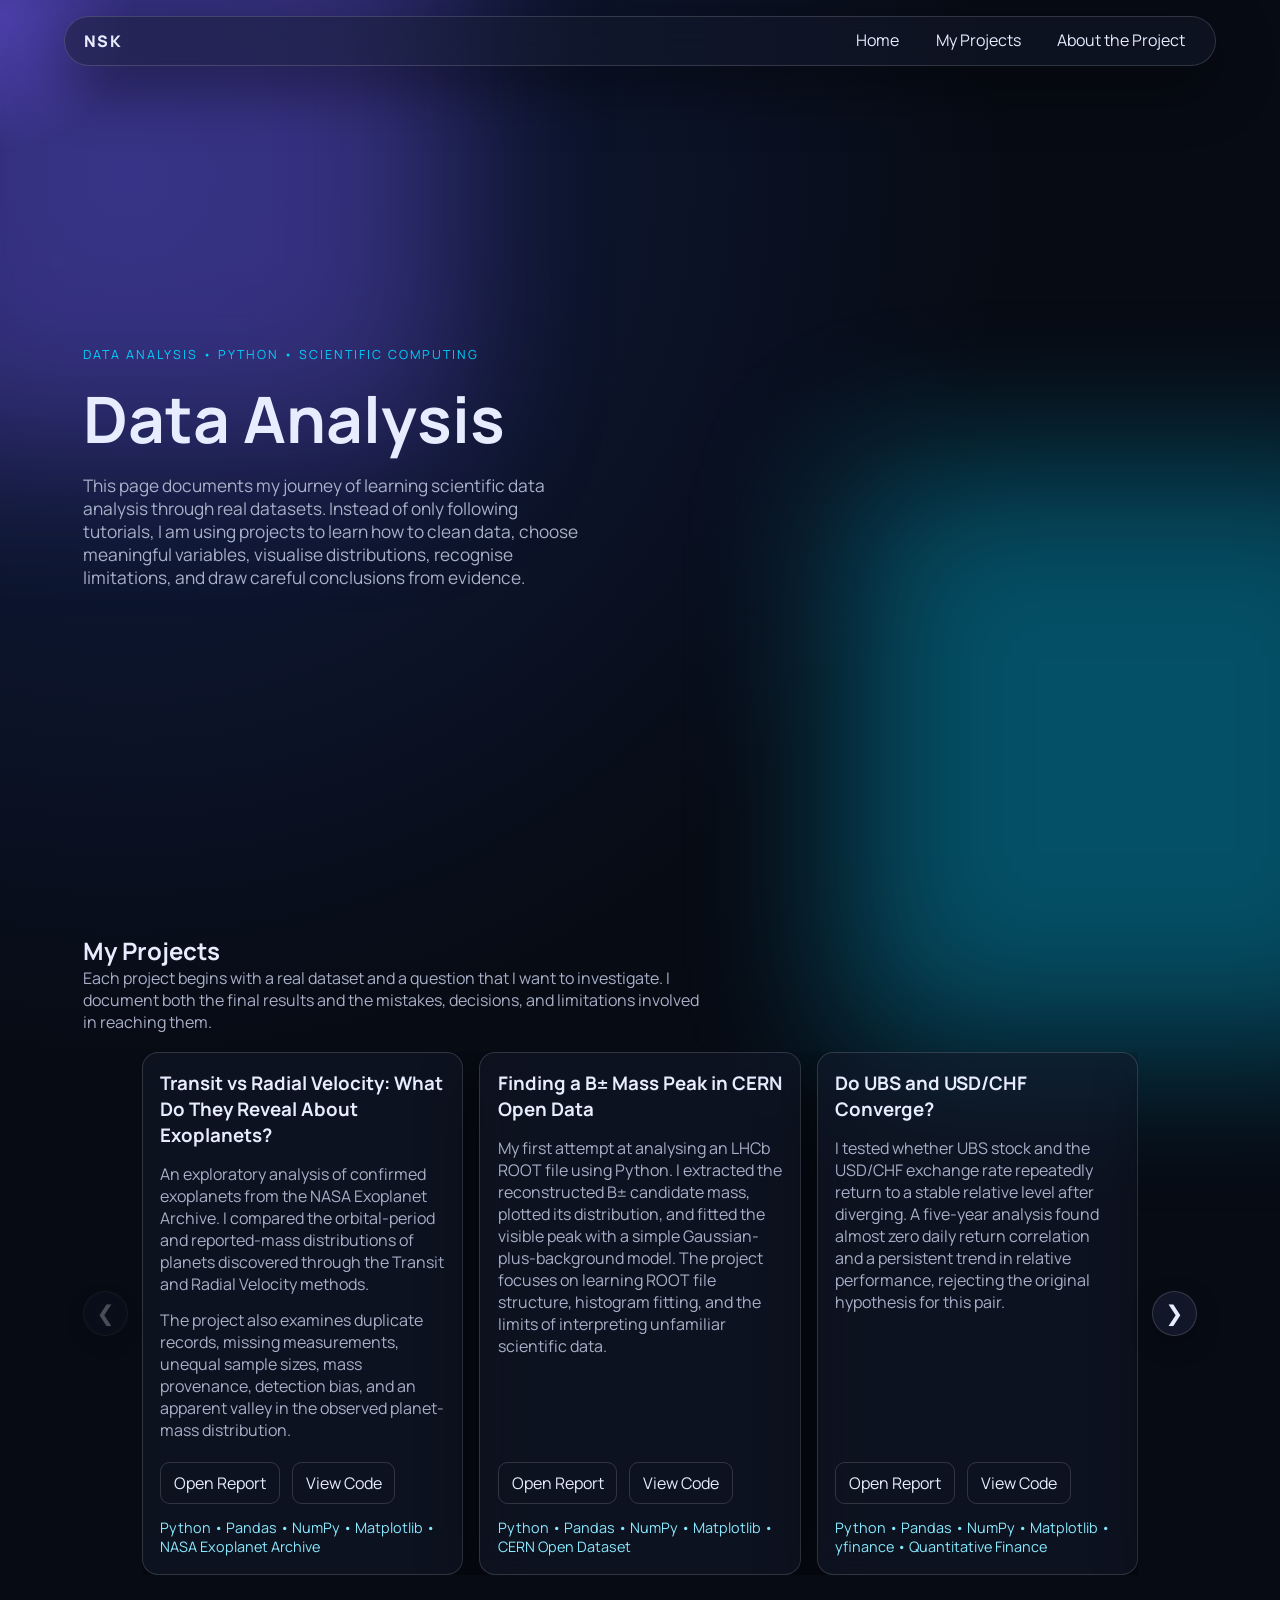
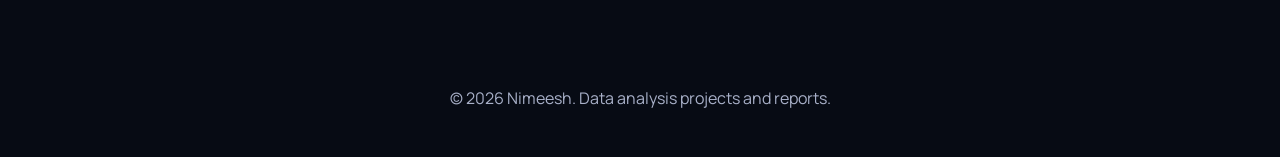
==== commit 1c9c2758: "Add project card for LHCb ROOT-file project Added a new project card for 'Beyond the B± Mass Peak' d" ====
--- a/data-analysis.html
+++ b/data-analysis.html
@@ -226,6 +226,44 @@
 
                     </article>
 
+                     <!-- Project 4 -->
+
+                    <article class="project-card glass">
+
+                        <h3>
+                           Beyond the B± Mass Peak: Candidate Selection and Model Testing
+                        </h3>
+
+                        <p>
+                            Continuing my LHCb ROOT-file project by testing a vertex-quality cut and comparing linear, quadratic and double-Gaussian fit models. The focus was on learning candidate selection, residuals and model comparison rather than making a physical measurement.
+                        </p>
+
+                        <div class="project-links">
+
+                            <a
+                                href="assets/Data Analysis/Data Analysis 2(CERN 2017 B+)/Data_Analysis_2_part_2.pdf"
+                                target="_blank"
+                                rel="noreferrer"
+                            >
+                                Open Report
+                            </a>
+
+                            <a
+                                href="https://github.com/SeasonalError/Data-Analysis/tree/main/Data%20Analysis%202(CERN%202017%20B%2B)"
+                                target="_blank"
+                                rel="noreferrer"
+                            >
+                                View Code
+                            </a>
+
+                        </div>
+
+                        <span>
+                            Python • Pandas • NumPy • Matplotlib • CERN Open Dataset
+                        </span>
+
+                    </article>
+
                     <!-- Coming soon card -->
 
                     <article class="project-card glass">
--- a/styles.css
+++ b/styles.css
@@ -291,7 +291,7 @@
 
 .project-grid {
     display: flex;
-    align-items: flex-start;
+    align-items: stretch;
     gap: 1rem;
     width: 100%;
     min-width: 0;
@@ -323,8 +323,8 @@
     border-radius: 1rem;
     padding: 1.1rem;
 
-    display: grid;
-    align-content: start;
+    display: flex;
+    flex-direction: column;
     gap: 0.9rem;
 
     scroll-snap-align: start;
@@ -349,7 +349,8 @@
     align-items: center;
     flex-wrap: wrap;
     gap: 0.75rem;
-    margin-top: 0.4rem;
+    margin-top: auto;
+    padding-top: 0.4rem;
 }
 
 .project-links a {
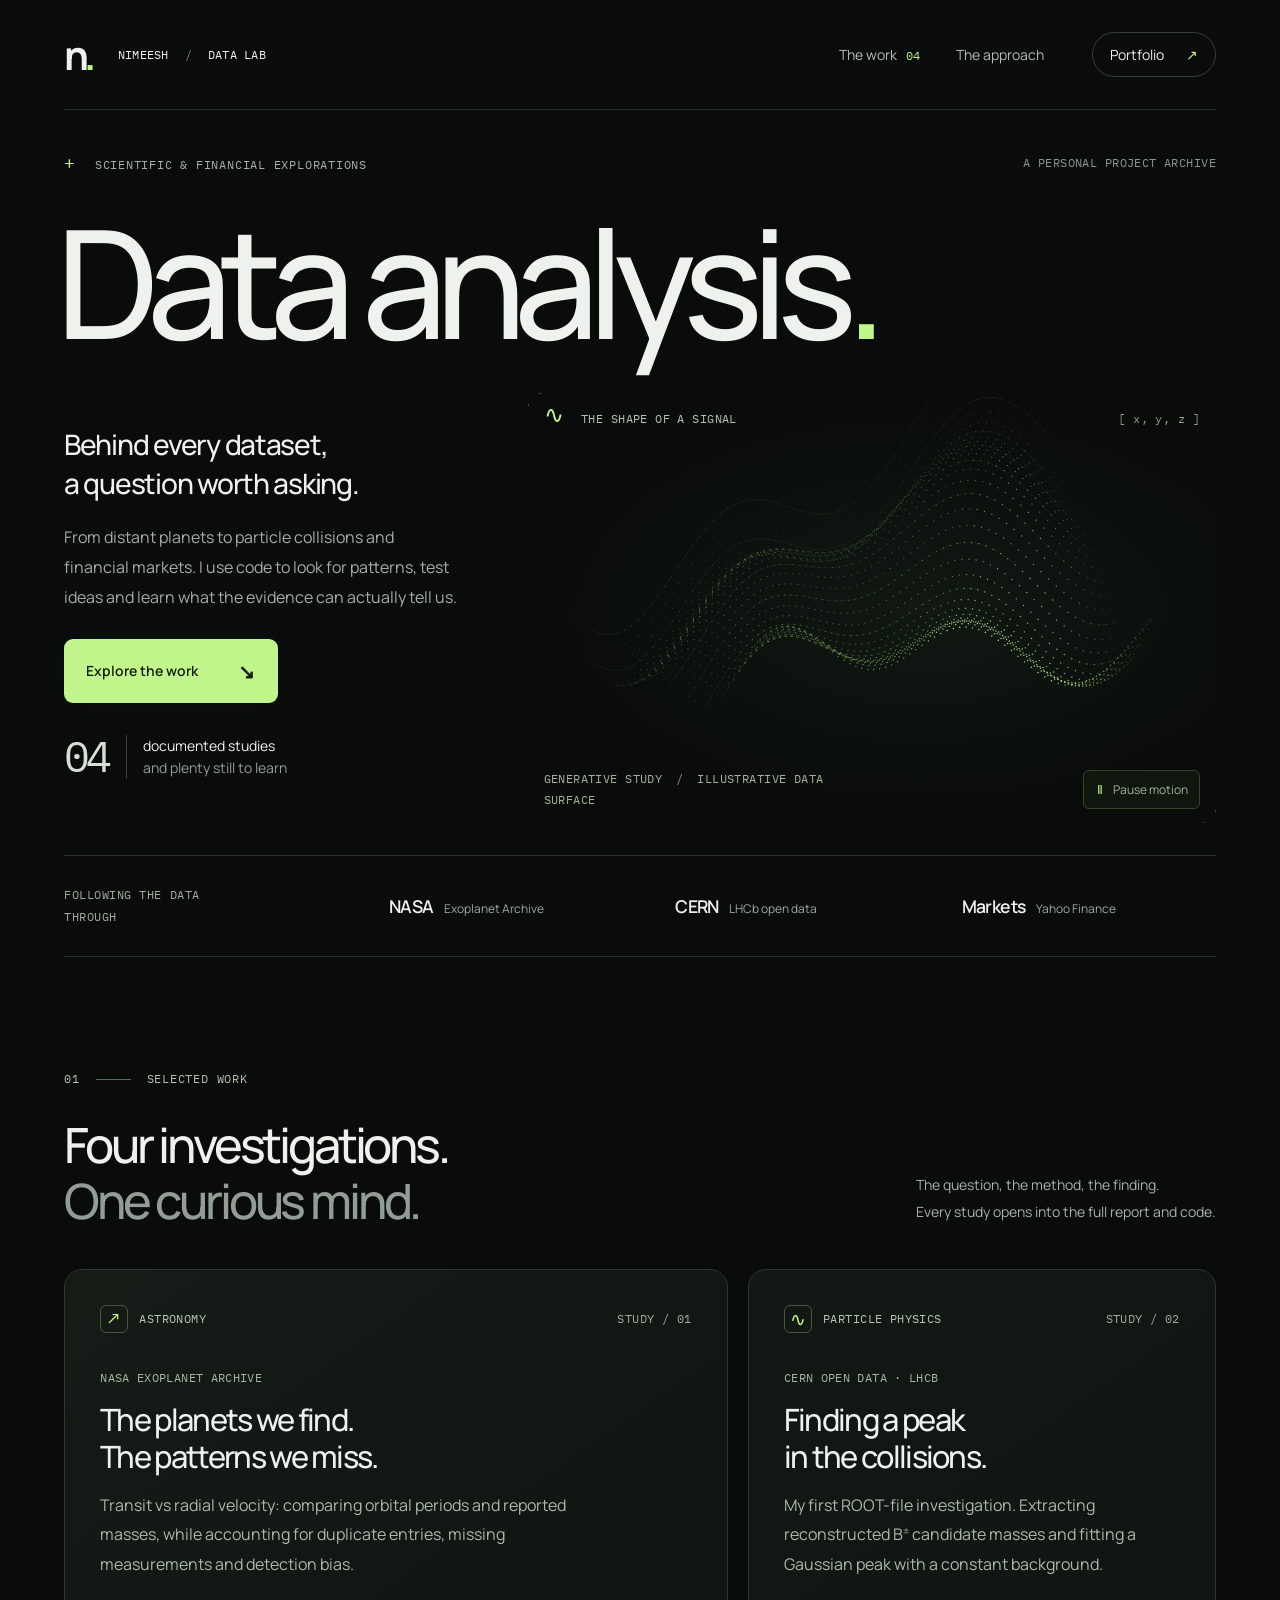
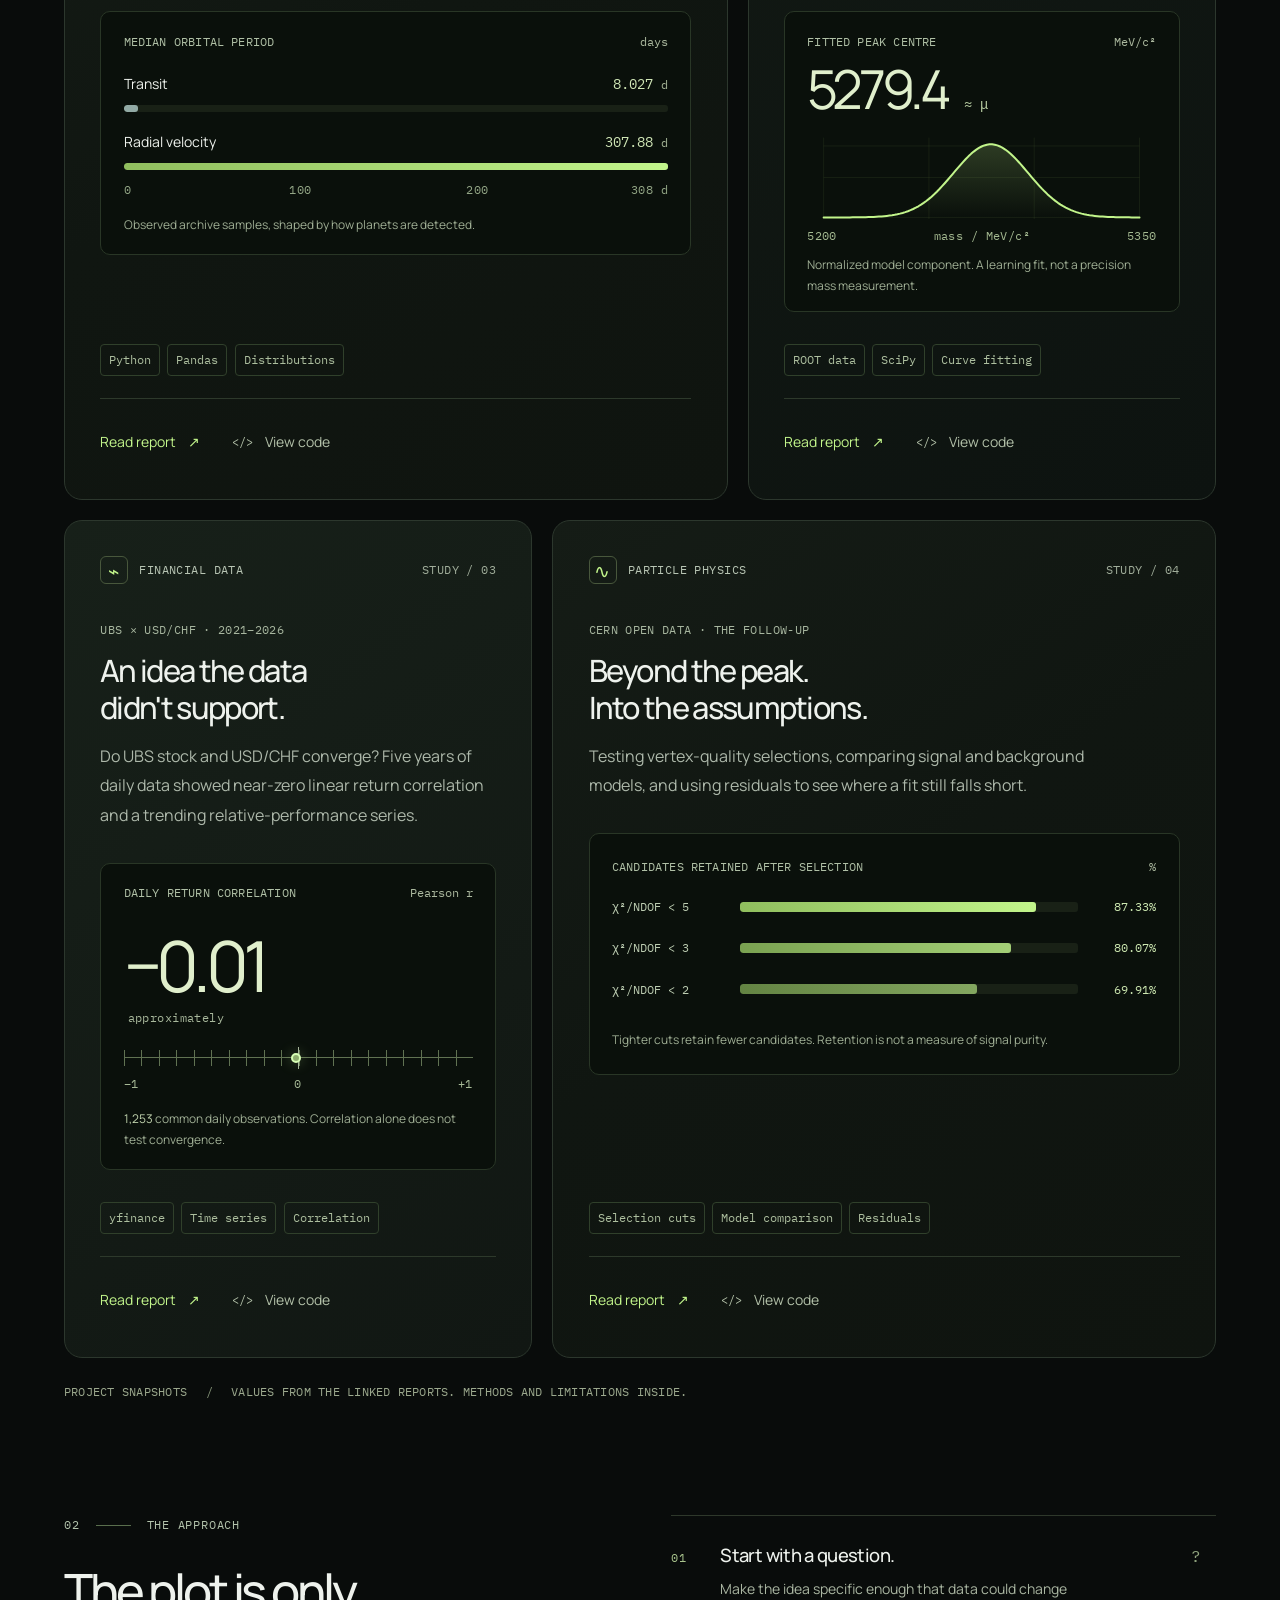
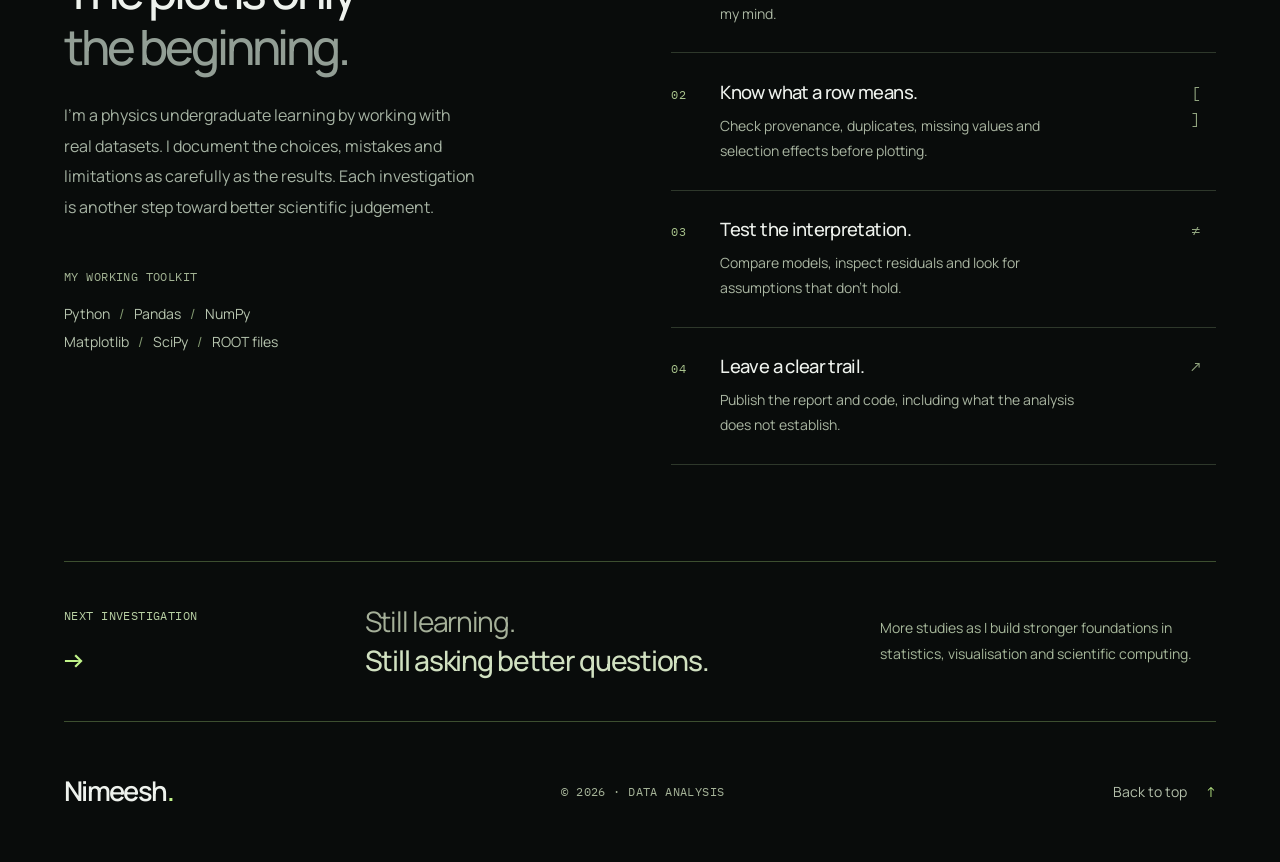
==== commit 3861fcf8: "Redesign data analysis as an independent interactive data lab" ====
--- a/data-analysis.html
+++ b/data-analysis.html
@@ -1,314 +1,121 @@
 <!DOCTYPE html>
 <html lang="en">
+<head>
+  <meta charset="utf-8">
+  <meta name="viewport" content="width=device-width, initial-scale=1">
+  <meta name="theme-color" content="#090c0b">
+  <title>Data Analysis | Nimeesh</title>
+  <meta name="description" content="Four investigations into exoplanets, CERN open data and financial markets. Explore Nimeesh's data analysis projects, findings, reports and Python code.">
+  <link rel="stylesheet" href="assets/particle-physics/fonts.css">
+  <link rel="stylesheet" href="data-analysis.css">
+  <script src="data-analysis.js" defer></script>
+</head>
+<body>
+  <a class="skip-link" href="#main">Skip to content</a>
+  <div class="reading-line" aria-hidden="true"><span id="reading-line"></span></div>
+  <header class="lab-header shell">
+    <a class="lab-brand" href="index.html" aria-label="Nimeesh's portfolio"><span class="brand-mark" aria-hidden="true">n<span>.</span></span><span>NIMEESH <span class="brand-separator">/</span> DATA LAB</span></a>
+    <nav aria-label="Data analysis navigation"><a href="#projects">The work <span class="nav-count">04</span></a><a href="#about-data">The approach</a></nav>
+    <a class="back-link" href="index.html">Portfolio <span aria-hidden="true">↗</span></a>
+  </header>
 
-<head>
-    <meta charset="UTF-8" />
-    <meta name="viewport" content="width=device-width, initial-scale=1.0" />
+  <main id="main">
+    <section class="hero shell" aria-labelledby="page-title">
+      <div class="hero-overline"><p class="eyebrow"><span class="small-cross" aria-hidden="true">+</span> SCIENTIFIC &amp; FINANCIAL EXPLORATIONS</p><span class="hero-edition mono">A PERSONAL PROJECT ARCHIVE</span></div>
+      <h1 id="page-title">Data analysis<span class="accent">.</span></h1>
+      <div class="hero-grid">
+        <div class="hero-copy">
+          <h2>Behind every dataset,<br>a question worth asking.</h2>
+          <p>From distant planets to particle collisions and financial markets. I use code to look for patterns, test ideas and learn what the evidence can actually tell us.</p>
+          <a class="button button-primary" href="#projects">Explore the work <span aria-hidden="true">↘</span></a>
+          <div class="hero-index"><span class="index-number">04</span><span>documented studies<br><span class="muted">and plenty still to learn</span></span></div>
+        </div>
+        <figure class="signal-stage" aria-labelledby="signal-caption">
+          <div class="stage-top mono"><span><span class="signal-icon" aria-hidden="true">∿</span> THE SHAPE OF A SIGNAL</span><span aria-hidden="true">[ x, y, z ]</span></div>
+          <canvas id="signal-surface" aria-hidden="true"></canvas>
+          <p class="canvas-fallback" id="surface-fallback">Every point starts a question.</p>
+          <figcaption id="signal-caption"><span class="mono">GENERATIVE STUDY <span class="caption-separator">/</span> ILLUSTRATIVE DATA SURFACE</span><button id="motion-toggle" class="motion-button" type="button" aria-pressed="false" hidden><span class="motion-icon" aria-hidden="true">Ⅱ</span><span id="motion-label">Pause motion</span></button></figcaption>
+        </figure>
+      </div>
+      <div class="source-strip"><span class="mono">FOLLOWING THE DATA THROUGH</span><span>NASA <small>Exoplanet Archive</small></span><span>CERN <small>LHCb open data</small></span><span>Markets <small>Yahoo Finance</small></span></div>
+    </section>
 
-    <title>Data Analysis | Nimeesh</title>
+    <section id="projects" class="projects shell section-space" aria-labelledby="projects-title">
+      <div class="section-heading" data-reveal><div><p class="eyebrow">01 <span class="label-rule" aria-hidden="true"></span> SELECTED WORK</p><h2 id="projects-title">Four investigations.<br><span class="muted">One curious mind.</span></h2></div><p class="section-description">The question, the method, the finding.<br>Every study opens into the full report and code.</p></div>
+      <div class="project-grid">
+        <article class="project-card project-planets" aria-labelledby="planets-title" data-reveal>
+          <div class="project-top"><span class="project-category"><span class="category-symbol" aria-hidden="true">↗</span> ASTRONOMY</span><span class="project-number mono">STUDY / 01</span></div>
+          <div class="project-intro"><p class="source-label mono">NASA EXOPLANET ARCHIVE</p><h3 id="planets-title">The planets we find.<br>The patterns we miss.</h3><p>Transit vs radial velocity: comparing orbital periods and reported masses, while accounting for duplicate entries, missing measurements and detection bias.</p></div>
+          <figure class="project-visual period-visual" aria-labelledby="period-caption">
+            <figcaption id="period-caption"><span class="mono">MEDIAN ORBITAL PERIOD</span><span class="unit-label">days</span></figcaption>
+            <div class="period-row"><div class="chart-row-label"><span>Transit</span><strong>8.027 <small>d</small></strong></div><div class="bar-track" aria-hidden="true"><span class="bar-fill transit-bar" style="--bar-size:2.6071%"></span></div></div>
+            <div class="period-row"><div class="chart-row-label"><span>Radial velocity</span><strong>307.88 <small>d</small></strong></div><div class="bar-track" aria-hidden="true"><span class="bar-fill" style="--bar-size:100%"></span></div></div>
+            <div class="chart-axis mono" aria-hidden="true"><span>0</span><span>100</span><span>200</span><span>308 d</span></div>
+            <p class="chart-note">Observed archive samples, shaped by how planets are detected.</p>
+          </figure>
+          <div class="project-bottom"><ul class="tags" aria-label="Methods"><li>Python</li><li>Pandas</li><li>Distributions</li></ul><div class="project-links"><a href="assets/Data%20Analysis/Project%201/Data_Analysis_One.pdf" target="_blank" rel="noreferrer">Read report <span aria-hidden="true">↗</span><span class="sr-only">: exoplanets (PDF, opens in a new tab)</span></a><a class="code-link" href="https://github.com/SeasonalError/Data-Analysis/tree/main/Data%20Analysis%201(%20Nasa%20Exoplanets)" target="_blank" rel="noreferrer"><span aria-hidden="true">&lt;/&gt;</span> View code<span class="sr-only">: exoplanets (opens in a new tab)</span></a></div></div>
+        </article>
 
-    <meta name="description"
-        content="Data analysis projects by Nimeesh, including exploratory studies using scientific and financial datasets." />
+        <article class="project-card project-peak" aria-labelledby="peak-title" data-reveal>
+          <div class="project-top"><span class="project-category"><span class="category-symbol" aria-hidden="true">∿</span> PARTICLE PHYSICS</span><span class="project-number mono">STUDY / 02</span></div>
+          <div class="project-intro"><p class="source-label mono">CERN OPEN DATA · LHCB</p><h3 id="peak-title">Finding a peak<br>in the collisions.</h3><p>My first ROOT-file investigation. Extracting reconstructed B<sup>±</sup> candidate masses and fitting a Gaussian peak with a constant background.</p></div>
+          <figure class="project-visual peak-visual" aria-labelledby="peak-caption">
+            <figcaption id="peak-caption"><span class="mono">FITTED PEAK CENTRE</span><span class="unit-label">MeV/c²</span></figcaption>
+            <div class="peak-value">5279.4<span>≈ μ</span></div>
+            <svg class="peak-plot" viewBox="0 0 420 120" role="img" aria-labelledby="peak-plot-title peak-plot-desc">
+              <title id="peak-plot-title">Normalized Gaussian peak component</title><desc id="peak-plot-desc">Model curve reconstructed using the report's centre of approximately 5279.4 MeV per c squared and width of 17.75 MeV per c squared. These are model values, not observed candidate counts.</desc>
+              <defs><linearGradient id="peak-fill" x1="0" y1="0" x2="0" y2="1"><stop offset="0" stop-color="#c2f58b" stop-opacity=".19"/><stop offset="1" stop-color="#c2f58b" stop-opacity="0"/></linearGradient></defs>
+              <path class="plot-grid" d="M20 24H400M20 62H400M20 110H400M20 14V112M146.67 14V112M273.33 14V112M400 14V112"/>
+              <!-- The normalized model curve is calculated from the report's mu and sigma. -->
+              <path class="peak-area" fill="url(#peak-fill)" d="M20.000 109.996 L23.167 109.995 L26.333 109.993 L29.500 109.990 L32.667 109.987 L35.833 109.982 L39.000 109.976 L42.167 109.968 L45.333 109.958 L48.500 109.945 L51.667 109.928 L54.833 109.906 L58.000 109.878 L61.167 109.843 L64.333 109.799 L67.500 109.743 L70.667 109.674 L73.833 109.589 L77.000 109.484 L80.167 109.354 L83.333 109.197 L86.500 109.006 L89.667 108.775 L92.833 108.499 L96.000 108.170 L99.167 107.779 L102.333 107.318 L105.500 106.777 L108.667 106.147 L111.833 105.416 L115.000 104.574 L118.167 103.609 L121.333 102.509 L124.500 101.263 L127.667 99.860 L130.833 98.291 L134.000 96.545 L137.167 94.615 L140.333 92.496 L143.500 90.184 L146.667 87.677 L149.833 84.978 L153.000 82.090 L156.167 79.024 L159.333 75.790 L162.500 72.406 L165.667 68.892 L168.833 65.272 L172.000 61.573 L175.167 57.828 L178.333 54.071 L181.500 50.341 L184.667 46.676 L187.833 43.119 L191.000 39.712 L194.167 36.496 L197.333 33.514 L200.500 30.804 L203.667 28.404 L206.833 26.347 L210.000 24.663 L213.167 23.375 L216.333 22.503 L219.500 22.059 L222.667 22.050 L225.833 22.477 L229.000 23.332 L232.167 24.603 L235.333 26.272 L238.500 28.315 L241.667 30.702 L244.833 33.400 L248.000 36.372 L251.167 39.579 L254.333 42.980 L257.500 46.532 L260.667 50.193 L263.833 53.921 L267.000 57.678 L270.167 61.424 L273.333 65.125 L276.500 68.749 L279.667 72.268 L282.833 75.658 L286.000 78.897 L289.167 81.971 L292.333 84.866 L295.500 87.573 L298.667 90.088 L301.833 92.408 L305.000 94.534 L308.167 96.471 L311.333 98.224 L314.500 99.801 L317.667 101.210 L320.833 102.462 L324.000 103.567 L327.167 104.538 L330.333 105.385 L333.500 106.120 L336.667 106.754 L339.833 107.298 L343.000 107.762 L346.167 108.155 L349.333 108.487 L352.500 108.765 L355.667 108.997 L358.833 109.190 L362.000 109.349 L365.167 109.479 L368.333 109.585 L371.500 109.671 L374.667 109.741 L377.833 109.797 L381.000 109.841 L384.167 109.877 L387.333 109.905 L390.500 109.927 L393.667 109.944 L396.833 109.957 L400.000 109.968 L400 110 L20 110 Z"/>
+              <path id="peak-curve" class="plot-line" d="M20.000 109.996 L23.167 109.995 L26.333 109.993 L29.500 109.990 L32.667 109.987 L35.833 109.982 L39.000 109.976 L42.167 109.968 L45.333 109.958 L48.500 109.945 L51.667 109.928 L54.833 109.906 L58.000 109.878 L61.167 109.843 L64.333 109.799 L67.500 109.743 L70.667 109.674 L73.833 109.589 L77.000 109.484 L80.167 109.354 L83.333 109.197 L86.500 109.006 L89.667 108.775 L92.833 108.499 L96.000 108.170 L99.167 107.779 L102.333 107.318 L105.500 106.777 L108.667 106.147 L111.833 105.416 L115.000 104.574 L118.167 103.609 L121.333 102.509 L124.500 101.263 L127.667 99.860 L130.833 98.291 L134.000 96.545 L137.167 94.615 L140.333 92.496 L143.500 90.184 L146.667 87.677 L149.833 84.978 L153.000 82.090 L156.167 79.024 L159.333 75.790 L162.500 72.406 L165.667 68.892 L168.833 65.272 L172.000 61.573 L175.167 57.828 L178.333 54.071 L181.500 50.341 L184.667 46.676 L187.833 43.119 L191.000 39.712 L194.167 36.496 L197.333 33.514 L200.500 30.804 L203.667 28.404 L206.833 26.347 L210.000 24.663 L213.167 23.375 L216.333 22.503 L219.500 22.059 L222.667 22.050 L225.833 22.477 L229.000 23.332 L232.167 24.603 L235.333 26.272 L238.500 28.315 L241.667 30.702 L244.833 33.400 L248.000 36.372 L251.167 39.579 L254.333 42.980 L257.500 46.532 L260.667 50.193 L263.833 53.921 L267.000 57.678 L270.167 61.424 L273.333 65.125 L276.500 68.749 L279.667 72.268 L282.833 75.658 L286.000 78.897 L289.167 81.971 L292.333 84.866 L295.500 87.573 L298.667 90.088 L301.833 92.408 L305.000 94.534 L308.167 96.471 L311.333 98.224 L314.500 99.801 L317.667 101.210 L320.833 102.462 L324.000 103.567 L327.167 104.538 L330.333 105.385 L333.500 106.120 L336.667 106.754 L339.833 107.298 L343.000 107.762 L346.167 108.155 L349.333 108.487 L352.500 108.765 L355.667 108.997 L358.833 109.190 L362.000 109.349 L365.167 109.479 L368.333 109.585 L371.500 109.671 L374.667 109.741 L377.833 109.797 L381.000 109.841 L384.167 109.877 L387.333 109.905 L390.500 109.927 L393.667 109.944 L396.833 109.957 L400.000 109.968"/>
+            </svg>
+            <div class="model-axis mono" aria-hidden="true"><span>5200</span><span>mass / MeV/c²</span><span>5350</span></div>
+            <p class="chart-note">Normalized model component. A learning fit, not a precision mass measurement.</p>
+          </figure>
+          <div class="project-bottom"><ul class="tags" aria-label="Methods"><li>ROOT data</li><li>SciPy</li><li>Curve fitting</li></ul><div class="project-links"><a href="assets/Data%20Analysis/Data%20Analysis%202(CERN%202017%20B%2B)/Data_analysis_2.pdf" target="_blank" rel="noreferrer">Read report <span aria-hidden="true">↗</span><span class="sr-only">: B meson mass peak (PDF, opens in a new tab)</span></a><a class="code-link" href="https://github.com/SeasonalError/Data-Analysis/tree/main/Data%20Analysis%202(CERN%202017%20B%2B)" target="_blank" rel="noreferrer"><span aria-hidden="true">&lt;/&gt;</span> View code<span class="sr-only">: CERN analysis (opens in a new tab)</span></a></div></div>
+        </article>
 
-    <link rel="preconnect" href="https://fonts.googleapis.com" />
-    <link rel="preconnect" href="https://fonts.gstatic.com" crossorigin />
+        <article class="project-card project-markets" aria-labelledby="markets-title" data-reveal>
+          <div class="project-top"><span class="project-category"><span class="category-symbol" aria-hidden="true">⌁</span> FINANCIAL DATA</span><span class="project-number mono">STUDY / 03</span></div>
+          <div class="project-intro"><p class="source-label mono">UBS × USD/CHF · 2021–2026</p><h3 id="markets-title">An idea the data<br>didn't support.</h3><p>Do UBS stock and USD/CHF converge? Five years of daily data showed near-zero linear return correlation and a trending relative-performance series.</p></div>
+          <figure class="project-visual correlation-visual" aria-labelledby="correlation-caption">
+            <figcaption id="correlation-caption"><span class="mono">DAILY RETURN CORRELATION</span><span class="unit-label">Pearson r</span></figcaption>
+            <div class="correlation-value">−0.01<span>approximately</span></div>
+            <div class="correlation-scale" role="img" aria-label="Pearson correlation of approximately minus 0.01, very close to zero on a scale from minus one to plus one"><span class="scale-centre" aria-hidden="true"></span><span class="scale-point" style="--correlation-position:49.5%" aria-hidden="true"></span></div>
+            <div class="correlation-axis mono" aria-hidden="true"><span>−1</span><span>0</span><span>+1</span></div>
+            <p class="chart-note"><strong>1,253</strong> common daily observations. Correlation alone does not test convergence.</p>
+          </figure>
+          <div class="project-bottom"><ul class="tags" aria-label="Methods"><li>yfinance</li><li>Time series</li><li>Correlation</li></ul><div class="project-links"><a href="assets/Data%20Analysis/Data%20Analysis%203(UBS%20and%20Forex)/Data_Analysis_3.pdf" target="_blank" rel="noreferrer">Read report <span aria-hidden="true">↗</span><span class="sr-only">: UBS and USD/CHF (PDF, opens in a new tab)</span></a><a class="code-link" href="https://github.com/SeasonalError/Data-Analysis/tree/main/Data%20Analysis%203(UBS%20and%20Forex)" target="_blank" rel="noreferrer"><span aria-hidden="true">&lt;/&gt;</span> View code<span class="sr-only">: UBS and USD/CHF (opens in a new tab)</span></a></div></div>
+        </article>
 
-    <link
-        href="https://fonts.googleapis.com/css2?family=Manrope:wght@400;500;700;800&display=swap"
-        rel="stylesheet"
-    />
+        <article class="project-card project-selection" aria-labelledby="selection-title" data-reveal>
+          <div class="project-top"><span class="project-category"><span class="category-symbol" aria-hidden="true">∿</span> PARTICLE PHYSICS</span><span class="project-number mono">STUDY / 04</span></div>
+          <div class="project-intro"><p class="source-label mono">CERN OPEN DATA · THE FOLLOW-UP</p><h3 id="selection-title">Beyond the peak.<br>Into the assumptions.</h3><p>Testing vertex-quality selections, comparing signal and background models, and using residuals to see where a fit still falls short.</p></div>
+          <figure class="project-visual retention-visual" aria-labelledby="retention-caption">
+            <figcaption id="retention-caption"><span class="mono">CANDIDATES RETAINED AFTER SELECTION</span><span class="unit-label">%</span></figcaption>
+            <div class="retention-row"><span class="threshold">χ²/NDOF &lt; 5</span><div class="bar-track" aria-hidden="true"><span class="bar-fill" style="--bar-size:87.33%"></span></div><strong>87.33%</strong></div>
+            <div class="retention-row"><span class="threshold">χ²/NDOF &lt; 3</span><div class="bar-track" aria-hidden="true"><span class="bar-fill" style="--bar-size:80.07%"></span></div><strong>80.07%</strong></div>
+            <div class="retention-row"><span class="threshold">χ²/NDOF &lt; 2</span><div class="bar-track" aria-hidden="true"><span class="bar-fill" style="--bar-size:69.91%"></span></div><strong>69.91%</strong></div>
+            <p class="chart-note">Tighter cuts retain fewer candidates. Retention is not a measure of signal purity.</p>
+          </figure>
+          <div class="project-bottom"><ul class="tags" aria-label="Methods"><li>Selection cuts</li><li>Model comparison</li><li>Residuals</li></ul><div class="project-links"><a href="assets/Data%20Analysis/Data%20Analysis%202(CERN%202017%20B%2B)/Data_Analysis_2_part_2.pdf" target="_blank" rel="noreferrer">Read report <span aria-hidden="true">↗</span><span class="sr-only">: candidate selection and models (PDF, opens in a new tab)</span></a><a class="code-link" href="https://github.com/SeasonalError/Data-Analysis/tree/main/Data%20Analysis%202(CERN%202017%20B%2B)" target="_blank" rel="noreferrer"><span aria-hidden="true">&lt;/&gt;</span> View code<span class="sr-only">: CERN follow-up (opens in a new tab)</span></a></div></div>
+        </article>
+      </div>
+      <p class="results-note mono">PROJECT SNAPSHOTS <span aria-hidden="true">/</span> VALUES FROM THE LINKED REPORTS. METHODS AND LIMITATIONS INSIDE.</p>
+    </section>
 
-    <link rel="stylesheet" href="styles.css" />
-</head>
-
-<body class="data-theme">
-
-    <div class="cursor-glow" aria-hidden="true"></div>
-
-    <header class="site-header glass">
-
-        <a class="brand" href="index.html">NSK</a>
-
-        <nav>
-            <ul class="nav-links always-open">
-                <li><a href="index.html">Home</a></li>
-                <li><a href="#projects">My Projects</a></li>
-                <li><a href="#about-data">About the Project</a></li>
-            </ul>
-        </nav>
-
-    </header>
-
-    <main data-page class="page active">
-
-        <!-- Hero -->
-
-        <section class="hero section reveal">
-
-            <p class="eyebrow">
-                Data Analysis • Python • Scientific Computing
-            </p>
-
-            <h1>Data Analysis</h1>
-
-            <p class="lead">
-                This page documents my journey of learning scientific data analysis
-                through real datasets. Instead of only following tutorials, I am using
-                projects to learn how to clean data, choose meaningful variables,
-                visualise distributions, recognise limitations, and draw careful
-                conclusions from evidence.
-            </p>
-
-        </section>
-
-        <!-- Projects -->
-
-        <section id="projects" class="section reveal">
-
-            <div class="section-head">
-
-                <h2>My Projects</h2>
-
-                <p>
-                    Each project begins with a real dataset and a question that I want
-                    to investigate. I document both the final results and the mistakes,
-                    decisions, and limitations involved in reaching them.
-                </p>
-
-            </div>
-
-            <!-- Project carousel -->
-
-            <div class="project-carousel">
-
-                <button
-                    type="button"
-                    class="project-arrow project-prev"
-                    aria-label="Show previous project"
-                >
-                    &#10094;
-                </button>
-
-                <div class="project-grid">
-
-                    <!-- Project 1 -->
-
-                    <article class="project-card glass">
-
-                        <h3>
-                            Transit vs Radial Velocity: What Do They Reveal About
-                            Exoplanets?
-                        </h3>
-
-                        <p>
-                            An exploratory analysis of confirmed exoplanets from the
-                            NASA Exoplanet Archive. I compared the orbital-period and
-                            reported-mass distributions of planets discovered through
-                            the Transit and Radial Velocity methods.
-                        </p>
-
-                        <p>
-                            The project also examines duplicate records, missing
-                            measurements, unequal sample sizes, mass provenance,
-                            detection bias, and an apparent valley in the observed
-                            planet-mass distribution.
-                        </p>
-
-                        <div class="project-links">
-
-                            <a
-                                href="assets/Data Analysis/Project 1/Data_Analysis_One.pdf"
-                                target="_blank"
-                                rel="noreferrer"
-                            >
-                                Open Report
-                            </a>
-
-                            <a
-                                href="https://github.com/SeasonalError/Data-Analysis/tree/main/Data%20Analysis%201(%20Nasa%20Exoplanets)"
-                                target="_blank"
-                                rel="noreferrer"
-                            >
-                                View Code
-                            </a>
-
-                        </div>
-
-                        <span>
-                            Python • Pandas • NumPy • Matplotlib • NASA Exoplanet Archive
-                        </span>
-
-                    </article>
-
-                    <!-- Project 2 -->
-
-                    <article class="project-card glass">
-
-                        <h3>
-                            Finding a B± Mass Peak in CERN Open Data
-                        </h3>
-
-                        <p>
-                            My first attempt at analysing an LHCb ROOT file using
-                            Python. I extracted the reconstructed B± candidate mass,
-                            plotted its distribution, and fitted the visible peak with
-                            a simple Gaussian-plus-background model. The project
-                            focuses on learning ROOT file structure, histogram fitting,
-                            and the limits of interpreting unfamiliar scientific data.
-                        </p>
-
-                        <div class="project-links">
-
-                            <a
-                                href="assets/Data Analysis/Data Analysis 2(CERN 2017 B+)/Data_analysis_2.pdf"
-                                target="_blank"
-                                rel="noreferrer"
-                            >
-                                Open Report
-                            </a>
-
-                            <a
-                                href="https://github.com/SeasonalError/Data-Analysis/tree/main/Data%20Analysis%202(CERN%202017%20B%2B)"
-                                target="_blank"
-                                rel="noreferrer"
-                            >
-                                View Code
-                            </a>
-
-                        </div>
-
-                        <span>
-                            Python • Pandas • NumPy • Matplotlib • CERN Open Dataset
-                        </span>
-
-                    </article>
-
-                    <!-- Project 3 -->
-
-                    <article class="project-card glass">
-
-                        <h3>
-                            Do UBS and USD/CHF Converge?
-                        </h3>
-
-                        <p>
-                            I tested whether UBS stock and the USD/CHF exchange rate
-                            repeatedly return to a stable relative level after
-                            diverging. A five-year analysis found almost zero daily
-                            return correlation and a persistent trend in relative
-                            performance, rejecting the original hypothesis for this
-                            pair.
-                        </p>
-
-                        <div class="project-links">
-
-                            <a
-                                href="assets/Data Analysis/Data Analysis 3(UBS and Forex)/Data_Analysis_3.pdf"
-                                target="_blank"
-                                rel="noreferrer"
-                            >
-                                Open Report
-                            </a>
-
-                            <a
-                                href="https://github.com/SeasonalError/Data-Analysis/tree/main/Data%20Analysis%203(UBS%20and%20Forex)"
-                                target="_blank"
-                                rel="noreferrer"
-                            >
-                                View Code
-                            </a>
-
-                        </div>
-
-                        <span>
-                            Python • Pandas • NumPy • Matplotlib • yfinance • Quantitative Finance
-                        </span>
-
-                    </article>
-
-                     <!-- Project 4 -->
-
-                    <article class="project-card glass">
-
-                        <h3>
-                           Beyond the B± Mass Peak: Candidate Selection and Model Testing
-                        </h3>
-
-                        <p>
-                            Continuing my LHCb ROOT-file project by testing a vertex-quality cut and comparing linear, quadratic and double-Gaussian fit models. The focus was on learning candidate selection, residuals and model comparison rather than making a physical measurement.
-                        </p>
-
-                        <div class="project-links">
-
-                            <a
-                                href="assets/Data Analysis/Data Analysis 2(CERN 2017 B+)/Data_Analysis_2_part_2.pdf"
-                                target="_blank"
-                                rel="noreferrer"
-                            >
-                                Open Report
-                            </a>
-
-                            <a
-                                href="https://github.com/SeasonalError/Data-Analysis/tree/main/Data%20Analysis%202(CERN%202017%20B%2B)"
-                                target="_blank"
-                                rel="noreferrer"
-                            >
-                                View Code
-                            </a>
-
-                        </div>
-
-                        <span>
-                            Python • Pandas • NumPy • Matplotlib • CERN Open Dataset
-                        </span>
-
-                    </article>
-
-                    <!-- Coming soon card -->
-
-                    <article class="project-card glass">
-
-                        <h3>More Projects Coming Soon</h3>
-
-                        <p>
-                            I am continuing to work with scientific datasets and
-                            develop stronger foundations in statistics, visualisation,
-                            and research-oriented data analysis. Future projects will
-                            be added here as I complete them.
-                        </p>
-
-                        <span>
-                            Statistics • Scientific Data • Research
-                        </span>
-
-                    </article>
-
-                </div>
-
-                <button
-                    type="button"
-                    class="project-arrow project-next"
-                    aria-label="Show next project"
-                >
-                    &#10095;
-                </button>
-
-            </div>
-
-        </section>
-
-    </main>
-
-    <footer class="site-footer">
-
-        <p>
-            © <span id="year"></span> Nimeesh. Data analysis projects and reports.
-        </p>
-
-    </footer>
-
-    <script src="script.js"></script>
-
+    <section id="about-data" class="approach shell section-space" aria-labelledby="approach-title">
+      <div class="approach-copy" data-reveal><p class="eyebrow">02 <span class="label-rule" aria-hidden="true"></span> THE APPROACH</p><h2 id="approach-title">The plot is only<br><span class="muted">the beginning.</span></h2><p>I'm a physics undergraduate learning by working with real datasets. I document the choices, mistakes and limitations as carefully as the results. Each investigation is another step toward better scientific judgement.</p><div class="toolkit"><span class="mono">MY WORKING TOOLKIT</span><p>Python <span>/</span> Pandas <span>/</span> NumPy<br>Matplotlib <span>/</span> SciPy <span>/</span> ROOT files</p></div></div>
+      <ol class="method-list" aria-label="My analysis process">
+        <li data-reveal><span class="method-index mono">01</span><div><h3>Start with a question.</h3><p>Make the idea specific enough that data could change my mind.</p></div><span class="method-code mono" aria-hidden="true">?</span></li>
+        <li data-reveal><span class="method-index mono">02</span><div><h3>Know what a row means.</h3><p>Check provenance, duplicates, missing values and selection effects before plotting.</p></div><span class="method-code mono" aria-hidden="true">[ ]</span></li>
+        <li data-reveal><span class="method-index mono">03</span><div><h3>Test the interpretation.</h3><p>Compare models, inspect residuals and look for assumptions that don't hold.</p></div><span class="method-code mono" aria-hidden="true">≠</span></li>
+        <li data-reveal><span class="method-index mono">04</span><div><h3>Leave a clear trail.</h3><p>Publish the report and code, including what the analysis does not establish.</p></div><span class="method-code mono" aria-hidden="true">↗</span></li>
+      </ol>
+    </section>
+    <aside class="next-note shell" aria-label="Future projects" data-reveal><span class="mono next-label">NEXT INVESTIGATION <span aria-hidden="true">→</span></span><p>Still learning.<br><strong>Still asking better questions.</strong></p><span class="next-copy">More studies as I build stronger foundations in statistics, visualisation and scientific computing.</span></aside>
+  </main>
+  <footer class="lab-footer shell"><a class="footer-brand" href="index.html">Nimeesh<span class="accent">.</span></a><span class="mono">© <span id="year">2026</span> · DATA ANALYSIS</span><a href="#main">Back to top <span aria-hidden="true">↑</span></a></footer>
 </body>
-
 </html>
--- a/assets/particle-physics/fonts.css
+++ b/assets/particle-physics/fonts.css
@@ -0,0 +1,49 @@
+@font-face {
+  font-family: 'Barlow Condensed';
+  font-style: normal;
+  font-weight: 600;
+  font-display: swap;
+  src: url(barlow-condensed-600.ttf) format('truetype');
+}
+@font-face {
+  font-family: 'Barlow Condensed';
+  font-style: normal;
+  font-weight: 700;
+  font-display: swap;
+  src: url(barlow-condensed-700.ttf) format('truetype');
+}
+@font-face {
+  font-family: 'IBM Plex Mono';
+  font-style: normal;
+  font-weight: 400;
+  font-display: swap;
+  src: url(ibm-plex-mono-400.ttf) format('truetype');
+}
+@font-face {
+  font-family: 'Manrope';
+  font-style: normal;
+  font-weight: 400;
+  font-display: swap;
+  src: url(manrope-400.ttf) format('truetype');
+}
+@font-face {
+  font-family: 'Manrope';
+  font-style: normal;
+  font-weight: 500;
+  font-display: swap;
+  src: url(manrope-500.ttf) format('truetype');
+}
+@font-face {
+  font-family: 'Manrope';
+  font-style: normal;
+  font-weight: 600;
+  font-display: swap;
+  src: url(manrope-600.ttf) format('truetype');
+}
+@font-face {
+  font-family: 'Manrope';
+  font-style: normal;
+  font-weight: 700;
+  font-display: swap;
+  src: url(manrope-700.ttf) format('truetype');
+}
--- a/data-analysis.css
+++ b/data-analysis.css
@@ -0,0 +1,305 @@
+/* Independent data-analysis theme. Shared portfolio files are unchanged.
+   Visual references: https://21st.dev/@jahed/components/particle-wave and
+   https://21st.dev/community/components/s/card. Original implementation. */
+:root {
+  color-scheme: dark;
+  --bg: #090c0b;
+  --panel: #101512;
+  --text: #eef2ed;
+  --muted: #929e95;
+  --line: #26302a;
+  --accent: #c2f58b;
+  --sans: 'Manrope', sans-serif;
+  --mono: 'IBM Plex Mono', monospace;
+}
+* { box-sizing: border-box; }
+html { scroll-behavior: smooth; scroll-padding-top: 2rem; }
+body { margin: 0; background: var(--bg); color: var(--text); font-family: var(--sans); font-size: 1rem; line-height: 1.65; -webkit-font-smoothing: antialiased; }
+::selection { color: var(--bg); background: var(--accent); }
+a { color: inherit; text-decoration: none; }
+button { font: inherit; color: inherit; cursor: pointer; }
+a, button { -webkit-tap-highlight-color: transparent; }
+a:focus-visible, button:focus-visible { outline: 2px solid var(--accent); outline-offset: 6px; border-radius: 3px; }
+[hidden] { display: none !important; }
+h1, h2, h3, p, figure { margin: 0; }
+h1, h2, h3 { font-weight: 500; line-height: 1.13; }
+sup { font-size: .65em; }
+.shell { width: min(1440px, 90%); margin-inline: auto; }
+.mono, .eyebrow, .source-label, .unit-label, .tags { font-family: var(--mono); }
+.mono { font-size: .75rem; letter-spacing: .035em; }
+.eyebrow { font-size: .75rem; letter-spacing: .065em; line-height: 1.7; }
+.accent { color: var(--accent); }
+.muted { color: var(--muted); }
+.sr-only, .skip-link:not(:focus) { position: absolute; width: 1px; height: 1px; padding: 0; margin: -1px; overflow: hidden; clip: rect(0,0,0,0); white-space: nowrap; border: 0; }
+.skip-link:focus { position: fixed; top: 1rem; left: 1rem; z-index: 20; padding: .8rem 1.2rem; background: var(--accent); color: var(--bg); }
+.reading-line { position: fixed; z-index: 30; inset: 0 0 auto; height: 2px; pointer-events: none; }
+.reading-line span { display: block; width: 100%; height: 100%; transform: scaleX(0); transform-origin: left; background: var(--accent); }
+
+/* The navigation remains visible and usable without JavaScript. */
+.lab-header { min-height: 110px; display: flex; align-items: center; gap: 3rem; border-bottom: 1px solid var(--line); }
+.lab-brand { display: flex; align-items: center; gap: 1rem; font-family: var(--mono); font-size: .75rem; letter-spacing: .02em; white-space: nowrap; }
+.brand-mark { font-family: var(--sans); font-weight: 700; font-size: 2.5rem; letter-spacing: -.13em; line-height: 1; width: 38px; }
+.brand-mark>span { color: var(--accent); }
+.brand-separator { color: #71846f; margin-inline: .55rem; }
+.lab-header nav { margin-left: auto; display: flex; align-items: center; gap: 2.25rem; }
+.lab-header nav a { color: #b3beb6; font-size: .875rem; transition: color .2s; }
+.lab-header nav a:hover { color: var(--accent); }
+.nav-count { margin-left: .4rem; color: var(--accent); font-family: var(--mono); font-size: .75rem; }
+.back-link { font-size: .875rem; border: 1px solid #344036; border-radius: 99px; padding: .65rem 1.05rem; transition: border-color .2s, background .2s; white-space: nowrap; }
+.back-link span { margin-left: 1.2rem; color: var(--accent); }
+.back-link:hover { border-color: var(--accent); background: #152012; }
+
+/* A procedural data surface is the hero's only visual asset. */
+.hero { padding-top: 2.35rem; }
+.hero-overline { display: flex; align-items: center; justify-content: space-between; gap: 1rem; color: #a4b2a6; }
+.small-cross { color: var(--accent); font-size: 1.1rem; margin-right: .7rem; }
+.hero-edition { color: #88978d; }
+.hero h1 { font-size: clamp(4rem, 11.8vw, 11.25rem); letter-spacing: -.078em; font-weight: 500; line-height: 1; margin: 1.8rem 0 2.2rem -.055em; white-space: nowrap; }
+.hero-grid { display: grid; grid-template-columns: .83fr 1.3fr; align-items: center; gap: 1.5rem; }
+.hero-copy { padding: 2rem 0 2.75rem; max-width: 450px; }
+.hero-copy h2 { font-size: clamp(1.5rem, 2.2vw, 2.05rem); line-height: 1.4; letter-spacing: -.045em; }
+.hero-copy>p { color: #a1afa5; max-width: 395px; margin: 1.25rem 0 1.7rem; line-height: 1.85; }
+.button { display: inline-flex; justify-content: center; align-items: center; gap: 2.5rem; padding: .95rem 1.4rem; border-radius: 9px; font-size: .875rem; font-weight: 600; transition: transform .25s, background .25s, box-shadow .25s; }
+.button-primary { background: var(--accent); color: #132008; box-shadow: 0 0 35px #c2f58b09; }
+.button-primary:hover { transform: translateY(-3px); background: #d1ff9e; box-shadow: 0 8px 35px #c2f58b16; }
+.button span { font-size: 1.25rem; }
+.hero-index { display: flex; align-items: center; gap: 1rem; margin-top: 2rem; font-size: .875rem; line-height: 1.6; }
+.index-number { font-family: var(--mono); font-size: 2.7rem; font-weight: 400; line-height: 1; letter-spacing: -.1em; color: #d6dfd4; padding-right: 1.15rem; border-right: 1px solid #354037; }
+.signal-stage { position: relative; min-width: 0; min-height: 430px; height: clamp(430px, 33vw, 530px); overflow: hidden; border-radius: 15px; background: radial-gradient(ellipse at 57% 50%, #19271977, transparent 68%); }
+.signal-stage::before, .signal-stage::after { content: ''; position: absolute; width: 12px; height: 12px; pointer-events: none; z-index: 2; border: solid #526347; }
+.signal-stage::before { top: 0; left: 0; border-width: 1px 0 0 1px; }
+.signal-stage::after { bottom: 0; right: 0; border-width: 0 1px 1px 0; }
+.stage-top { position: absolute; inset: 1rem 1rem auto; display: flex; justify-content: space-between; color: #b4c3af; z-index: 2; pointer-events: none; }
+.stage-top>span:last-child { color: #8ca180; }
+.signal-icon { color: var(--accent); font-size: 1.5rem; line-height: 0; margin-right: .6rem; }
+.signal-stage canvas { position: absolute; inset: 0; width: 100%; height: 100%; }
+.signal-stage figcaption { position: absolute; inset: auto 1rem .75rem; display: flex; align-items: center; gap: 1rem; justify-content: space-between; color: #a4b39b; }
+.signal-stage figcaption>.mono { flex: 1; min-width: 0; max-width: 280px; font-size: .75rem; line-height: 1.8; }
+.caption-separator { padding-inline: .4rem; color: #8b9c7d; }
+.motion-button { border: 1px solid #35462f; border-radius: 6px; background: #10180ee0; font-size: .75rem; padding: .55rem .7rem; white-space: nowrap; min-height: 38px; transition: border-color .2s; }
+.motion-button:hover { border-color: var(--accent); }
+.motion-icon { display: inline-block; color: var(--accent); margin-right: .5rem; width: .6rem; }
+.canvas-fallback { position: absolute; top: 45%; width: 100%; text-align: center; font-family: var(--mono); color: var(--accent); }
+.source-strip { display: grid; grid-template-columns: 1.15fr 1fr 1fr 1fr; align-items: center; gap: 2rem; border-block: 1px solid var(--line); margin-top: 2rem; padding: 1.7rem 0; }
+.source-strip>.mono { max-width: 190px; color: #a2ad9d; line-height: 1.9; letter-spacing: .045em; }
+.source-strip>span:not(.mono) { display: flex; align-items: baseline; flex-wrap: wrap; gap: .65rem; font-size: 1.1rem; letter-spacing: -.03em; font-weight: 600; }
+.source-strip small { font-size: .75rem; font-weight: 400; letter-spacing: 0; color: #9aab9f; }
+
+/* All four investigations are visible in an asymmetric archive. */
+.section-space { padding-top: 7rem; }
+.section-heading { display: flex; align-items: flex-end; justify-content: space-between; gap: 3rem; margin-bottom: 2.5rem; }
+.section-heading .eyebrow, .approach .eyebrow { display: flex; align-items: center; gap: 1rem; color: #b3c3ac; margin-bottom: 1.7rem; }
+.label-rule { display: inline-block; width: 35px; height: 1px; background: #596e4d; }
+.section-heading h2, .approach h2 { font-size: clamp(2rem, 3.8vw, 3.75rem); letter-spacing: -.065em; line-height: 1.15; }
+.section-description { font-size: .875rem; line-height: 1.9; color: #a6b3a8; max-width: 330px; padding-bottom: .2rem; }
+.project-grid { display: grid; grid-template-columns: repeat(12, minmax(0,1fr)); gap: 1.25rem; }
+.project-card { --card-x: 50%; --card-y: 0%; position: relative; isolation: isolate; display: flex; flex-direction: column; grid-column: span 6; min-width: 0; overflow: hidden; border: 1px solid #2c372d; border-radius: 18px; padding: 2.2rem; background: linear-gradient(145deg, #151c16 0%, #101611 46%, #0f140f 100%); transition: border-color .3s, box-shadow .3s; }
+.project-card::before { content: ''; position: absolute; z-index: -1; inset: 0; pointer-events: none; opacity: 0; background: radial-gradient(450px circle at var(--card-x) var(--card-y), #c2f58b09, transparent 70%); transition: opacity .3s; }
+.project-card:hover, .project-card:focus-within { border-color: #687e55; box-shadow: 0 16px 60px #00000020; }
+.project-card:hover::before { opacity: 1; }
+.project-planets, .project-selection { grid-column: span 7; }
+.project-peak, .project-markets { grid-column: span 5; }
+.project-peak { background: linear-gradient(145deg, #121914 0%, #0d1310 100%); }
+.project-markets { background: linear-gradient(145deg, #172019 0%, #111713 100%); }
+.project-top { display: flex; align-items: center; justify-content: space-between; flex-wrap: wrap; gap: .7rem 1rem; }
+.project-category { display: flex; align-items: center; gap: .7rem; font-family: var(--mono); font-size: .75rem; letter-spacing: .035em; color: #b8c5b4; }
+.category-symbol { display: inline-flex; justify-content: center; align-items: center; width: 28px; height: 28px; border: 1px solid #48573c; border-radius: 6px; font-size: 1.2rem; color: var(--accent); }
+.project-number { color: #a0ad9a; white-space: nowrap; }
+.project-intro { margin-top: 2.2rem; }
+.source-label { color: #a7b69f; font-size: .75rem; letter-spacing: .03em; }
+.project-intro h3 { margin: .8rem 0 1rem; font-size: clamp(1.8rem, 2.4vw, 2.55rem); line-height: 1.2; letter-spacing: -.055em; }
+.project-intro>p:last-child { color: #adb8aa; line-height: 1.85; max-width: 510px; }
+.project-visual { margin: 2rem 0; padding: 1.3rem 1.4rem 1.2rem; border: 1px solid #293626; border-radius: 10px; background-color: #0a100b; background-image: radial-gradient(#accc8220 .7px, transparent .7px); background-size: 12px 12px; }
+.project-visual figcaption { display: flex; align-items: flex-start; justify-content: space-between; gap: .8rem; color: #b0c0a6; margin-bottom: 1.3rem; line-height: 1.5; }
+.project-visual figcaption>.mono { font-size: .75rem; letter-spacing: .015em; }
+.unit-label { font-size: .75rem; white-space: nowrap; color: #acb99f; }
+.chart-row-label { display: flex; justify-content: space-between; align-items: baseline; gap: 1rem; margin-bottom: .55rem; font-size: .875rem; }
+.chart-row-label strong { font-family: var(--mono); font-size: .875rem; color: #d0e6b6; font-weight: 400; }
+.chart-row-label small { font-size: .75rem; color: #a2b194; }
+.bar-track { position: relative; height: 7px; border-radius: 3px; background: #2d38276e; overflow: hidden; }
+.bar-fill { display: block; width: var(--bar-size); height: 100%; background: linear-gradient(90deg, #90be5e, #c2f58b); border-radius: inherit; transform-origin: left; }
+.transit-bar { background: #92aaa5; }
+.period-row+.period-row { margin-top: 1.15rem; }
+.chart-axis { position: relative; height: 1.2rem; color: #93a686; font-size: .75rem; margin-top: .6rem; }
+.chart-axis span { position: absolute; }
+.chart-axis span:nth-child(2) { left: 32.48%; transform: translateX(-50%); }
+.chart-axis span:nth-child(3) { left: 64.96%; transform: translateX(-50%); }
+.chart-axis span:last-child { right: 0; }
+.chart-note { margin-top: 1rem; color: #9fae94; font-size: .75rem; line-height: 1.7; }
+.chart-note strong { color: #c1d3ae; font-weight: 400; }
+.project-bottom { margin-top: auto; }
+.tags { display: flex; flex-wrap: wrap; gap: .45rem; margin: 0; padding: 0; list-style: none; color: #adbf9f; font-size: .75rem; }
+.tags li { border: 1px solid #30402b; border-radius: 4px; padding: .3rem .5rem; }
+.project-links { display: flex; align-items: center; flex-wrap: wrap; column-gap: 2rem; row-gap: .6rem; border-top: 1px solid #2d392b; padding-top: 1.3rem; margin-top: 1.4rem; }
+.project-links a { display: inline-flex; align-items: center; gap: .75rem; padding-block: .3rem; min-height: 44px; font-size: .875rem; color: var(--accent); }
+.project-links a:hover { color: #e1ffc3; }
+.project-links a>span[aria-hidden] { transition: transform .2s; }
+.project-links a:hover>span[aria-hidden] { transform: translate(2px,-2px); }
+.project-links .code-link { color: #b3c1a9; }
+.code-link>span[aria-hidden] { font-family: var(--mono); font-size: .75rem; }
+.peak-visual { padding-bottom: .95rem; }
+.peak-visual figcaption { margin-bottom: .5rem; }
+.peak-value { font-size: clamp(2.75rem, 4.2vw, 4rem); line-height: 1.1; letter-spacing: -.075em; color: #e0efcc; }
+.peak-value>span { font-family: var(--mono); font-size: .875rem; letter-spacing: 0; margin-left: 1rem; color: #afc39a; }
+.peak-plot { display: block; width: 100%; height: auto; margin-top: .5rem; overflow: visible; }
+.plot-grid { fill: none; stroke: #526b3838; stroke-width: 1; }
+.plot-line { fill: none; stroke: #c2f58b; stroke-width: 2; stroke-linecap: round; stroke-linejoin: round; vector-effect: non-scaling-stroke; }
+.model-axis { display: flex; justify-content: space-between; gap: .5rem; color: #a4b991; font-size: .75rem; }
+.peak-visual .chart-note { margin-top: .6rem; }
+.correlation-value { font-size: clamp(3.75rem, 5.5vw, 5.8rem); letter-spacing: -.08em; line-height: 1.2; color: #e0efcc; }
+.correlation-value>span { display: block; font-size: .75rem; line-height: 1.7; letter-spacing: .035em; font-family: var(--mono); color: #a8b89c; margin-left: .25rem; }
+.correlation-scale { position: relative; height: 16px; margin-top: 1.4rem; background: repeating-linear-gradient(90deg, #607252 0 1px, transparent 1px 5%); }
+.correlation-scale::before { content: ''; position: absolute; inset: 7px 0 auto; border-top: 1px solid #607252; }
+.scale-centre { position: absolute; top: -3px; bottom: -3px; left: 50%; width: 1px; background: #a5b39b; }
+.scale-point { position: absolute; left: var(--correlation-position); top: 3px; width: 10px; height: 10px; transform: translateX(-50%); border: 2px solid #d7ffb5; border-radius: 50%; background: #8eae6e; box-shadow: 0 0 13px #c2f58b5c; }
+.correlation-axis { display: flex; justify-content: space-between; color: #a6b996; margin-top: .45rem; }
+.retention-visual { padding-block: 1.5rem; }
+.retention-row { display: grid; grid-template-columns: 112px 1fr 62px; align-items: center; gap: 1rem; }
+.retention-row+.retention-row { margin-top: 1.35rem; }
+.threshold { font-family: var(--mono); color: #bdcdb2; font-size: .75rem; }
+.retention-row strong { font-size: .75rem; font-family: var(--mono); font-weight: 400; text-align: right; color: #cee9b2; }
+.retention-row .bar-track { height: 10px; }
+.retention-row:nth-of-type(2) .bar-fill { opacity: .82; }
+.retention-row:nth-of-type(3) .bar-fill { opacity: .63; }
+.retention-visual .chart-note { margin-top: 1.9rem; }
+.results-note { color: #9ca98e; margin-top: 1.4rem; font-size: .75rem; line-height: 1.9; letter-spacing: .02em; }
+.results-note>span { margin-inline: .7rem; color: #849377; }
+
+/* The process is drawn from the existing project reports. */
+.approach { display: grid; grid-template-columns: 1fr 1.1fr; gap: 7rem; padding-bottom: 6rem; }
+.approach-copy>p:not(.eyebrow) { max-width: 415px; color: #a7b4a4; margin-top: 1.6rem; line-height: 1.9; }
+.toolkit { margin-top: 2.5rem; }
+.toolkit>.mono { color: #a3b494; }
+.toolkit p { margin-top: .75rem; color: #b7c5af; line-height: 2; font-size: .875rem; }
+.toolkit p span { color: #849b72; margin-inline: .4rem; }
+.method-list { list-style: none; margin: 0; padding: 0; }
+.method-list li { display: grid; grid-template-columns: 30px 1fr 25px; gap: 1.2rem; align-items: baseline; border-top: 1px solid #2e382b; padding: 1.65rem 0; }
+.method-list li:last-child { border-bottom: 1px solid #2e382b; }
+.method-index { color: #a9c48d; }
+.method-list h3 { font-size: 1.15rem; letter-spacing: -.035em; line-height: 1.4; }
+.method-list p { color: #aab6a2; font-size: .875rem; line-height: 1.8; margin-top: .45rem; max-width: 360px; }
+.method-code { color: #91a57f; font-size: 1rem; }
+.next-note { display: grid; grid-template-columns: 1fr 1.8fr 1.25fr; align-items: center; gap: 2rem; border-block: 1px solid #3d4f30; padding-block: 2.5rem; }
+.next-label { color: #b8d0a3; }
+.next-label>span { display: block; margin-top: 1.15rem; color: var(--accent); font-size: 2rem; line-height: 1; }
+.next-note>p { font-size: clamp(1.25rem, 2.2vw, 2rem); line-height: 1.4; letter-spacing: -.045em; color: #a5b099; }
+.next-note strong { color: #d1e1c1; font-weight: 500; }
+.next-copy { font-size: .875rem; color: #a7b89b; line-height: 1.9; }
+.lab-footer { min-height: 140px; display: flex; align-items: center; justify-content: space-between; gap: 2rem; }
+.footer-brand { font-size: 1.7rem; letter-spacing: -.06em; font-weight: 600; }
+.lab-footer>.mono { color: #a5b398; }
+.lab-footer>a:last-child { font-size: .875rem; color: #b4c0ab; }
+.lab-footer>a:last-child>span { margin-left: 1rem; color: var(--accent); }
+
+/* Content is visible by default; entrance effects are progressive enhancement. */
+@keyframes arrive { from { opacity: .25; transform: translateY(20px); } to { opacity: 1; transform: translateY(0); } }
+@keyframes draw-bars { from { transform: scaleX(0); } to { transform: scaleX(1); } }
+.is-revealed { animation: arrive .7s cubic-bezier(.16,1,.3,1) both; }
+.is-revealed .bar-fill { animation: draw-bars 1s cubic-bezier(.16,1,.3,1) both; }
+html.motion-paused { scroll-behavior: auto; }
+.motion-paused *, .motion-paused *::before, .motion-paused *::after { animation: none !important; transition: none !important; }
+.motion-paused .button:hover { transform: none; }
+
+@media (min-width: 1600px) { .hero h1 { font-size: 11.4rem; } .hero-copy { padding-block: 3rem; } }
+@media (max-width: 1150px) {
+  .lab-header { gap: 2rem; }
+  .lab-header nav { gap: 1.4rem; }
+  .hero-grid { grid-template-columns: .9fr 1.1fr; gap: 1rem; }
+  .source-strip { gap: 1.2rem; }
+  .source-strip>span:not(.mono) { display: block; }
+  .source-strip small { display: block; margin-top: .3rem; }
+  .project-card { padding: 1.65rem; }
+  .project-visual { padding-inline: 1.05rem; }
+  .retention-row { grid-template-columns: 102px 1fr 57px; gap: .6rem; }
+  .approach { gap: 3.5rem; }
+}
+@media (max-width: 900px) {
+  .hero-edition { display: none; }
+  .hero h1 { font-size: 11.7vw; }
+  .lab-header { gap: 1rem; }
+  .lab-header nav { gap: 1.1rem; }
+  .brand-separator { margin-inline: .2rem; }
+  .stage-top>span:last-child { display: none; }
+  .signal-stage figcaption { flex-wrap: wrap; }
+  .signal-stage figcaption>.mono { flex-basis: 100%; max-width: none; }
+  .project-card { grid-column: span 6; }
+  .project-intro h3 { font-size: 1.85rem; }
+  .retention-row { grid-template-columns: 1fr 62px; gap: .4rem; }
+  .retention-row .threshold { grid-column: 1 / -1; }
+  .project-links { column-gap: 1.3rem; }
+  .section-heading { gap: 2rem; }
+  .section-description { max-width: 265px; }
+  .next-note { grid-template-columns: 1fr 2fr; }
+  .next-copy { grid-column: 2; }
+}
+@media (max-width: 700px) {
+  .shell { width: calc(100% - 40px); }
+  .lab-header { min-height: 120px; flex-wrap: wrap; gap: .5rem 1rem; padding-block: 1.2rem 1rem; }
+  .lab-brand { gap: .8rem; }
+  .brand-mark { font-size: 2rem; width: 30px; }
+  .back-link { margin-left: auto; padding: .5rem .8rem; }
+  .back-link span { margin-left: .5rem; }
+  .lab-header nav { order: 3; width: 100%; margin: .4rem 0 0; gap: 1.7rem; }
+  .lab-header nav a { min-height: 36px; display: inline-flex; align-items: center; }
+  .nav-count { margin-left: .5rem; }
+  .hero { padding-top: 1.5rem; }
+  .hero-overline .eyebrow { letter-spacing: .015em; }
+  .small-cross { margin-right: .4rem; }
+  .hero h1 { font-size: 11.55vw; margin-block: 1.5rem 1rem; }
+  .hero-grid { grid-template-columns: 1fr; gap: 0; }
+  .hero-copy { max-width: 100%; padding: 1.5rem 0 1.8rem; }
+  .hero-copy h2 { font-size: 1.65rem; }
+  .hero-copy>p { max-width: 520px; margin-block: 1rem 1.5rem; }
+  .hero-index { margin-top: 1.8rem; }
+  .index-number { font-size: 2.2rem; }
+  .signal-stage { min-height: 340px; height: 78vw; max-height: 450px; margin-top: .5rem; }
+  .signal-stage figcaption { inset-inline: .75rem; flex-wrap: nowrap; gap: .75rem; }
+  .signal-stage figcaption>.mono { flex-basis: auto; max-width: 220px; }
+  .stage-top { inset-inline: .75rem; }
+  .motion-button { padding-inline: .5rem; min-height: 44px; }
+  .source-strip { grid-template-columns: repeat(3,1fr); gap: 1rem; padding-block: 1.2rem; margin-top: 1.5rem; }
+  .source-strip>.mono { grid-column: 1 / -1; max-width: none; }
+  .source-strip>span:not(.mono) { font-size: .95rem; }
+  .section-space { padding-top: 4.5rem; }
+  .section-heading { flex-direction: column; align-items: flex-start; gap: 1.3rem; margin-bottom: 1.7rem; }
+  .section-heading h2, .approach h2 { font-size: clamp(2rem, 7vw, 2.8rem); }
+  .section-heading .eyebrow, .approach .eyebrow { margin-bottom: 1.2rem; }
+  .section-description { max-width: none; }
+  .project-grid { grid-template-columns: 1fr; gap: 1rem; }
+  .project-card { grid-column: auto; padding: 1.5rem; border-radius: 14px; }
+  .project-intro { margin-top: 1.6rem; }
+  .project-intro h3 { font-size: clamp(1.75rem, 6vw, 2.25rem); }
+  .project-visual { margin-block: 1.5rem; }
+  .project-links { gap: .8rem 1.6rem; }
+  .peak-value { font-size: 3.6rem; }
+  .peak-plot { max-height: 160px; }
+  .correlation-value { font-size: 4.5rem; }
+  .retention-row { grid-template-columns: 108px 1fr 62px; gap: .6rem; }
+  .retention-row .threshold { grid-column: auto; }
+  .approach { grid-template-columns: 1fr; gap: 2.5rem; padding-bottom: 3.5rem; }
+  .approach-copy>p:not(.eyebrow) { max-width: 100%; }
+  .toolkit { margin-top: 1.5rem; }
+  .method-list li { grid-template-columns: 22px 1fr 20px; gap: .85rem; }
+  .next-note { grid-template-columns: 1fr; gap: 1rem; padding-block: 2rem; }
+  .next-label>span { display: inline; margin: 0 0 0 1rem; font-size: 1rem; }
+  .next-note>p { font-size: 1.65rem; }
+  .next-copy { grid-column: auto; max-width: 420px; }
+  .lab-footer { min-height: 130px; flex-wrap: wrap; gap: .5rem 1rem; padding-block: 1.7rem; }
+  .lab-footer>.mono { order: 3; width: 100%; }
+}
+@media (max-width: 380px) {
+  .shell { width: calc(100% - 30px); }
+  .lab-brand { gap: .5rem; }
+  .lab-brand>span:last-child { max-width: 128px; white-space: normal; font-size: .75rem; }
+  .back-link { padding-inline: .6rem; }
+  .project-card { padding: 1.2rem; }
+  .retention-row { grid-template-columns: 1fr 60px; }
+  .retention-row .threshold { grid-column: 1 / -1; }
+  .signal-stage figcaption { flex-wrap: wrap; }
+  .signal-stage figcaption>.mono { flex-basis: 100%; max-width: none; }
+}
+@media (prefers-reduced-motion: reduce) {
+  html { scroll-behavior: auto; }
+  *, *::before, *::after { animation: none !important; transition: none !important; }
+  .button:hover { transform: none; }
+}
